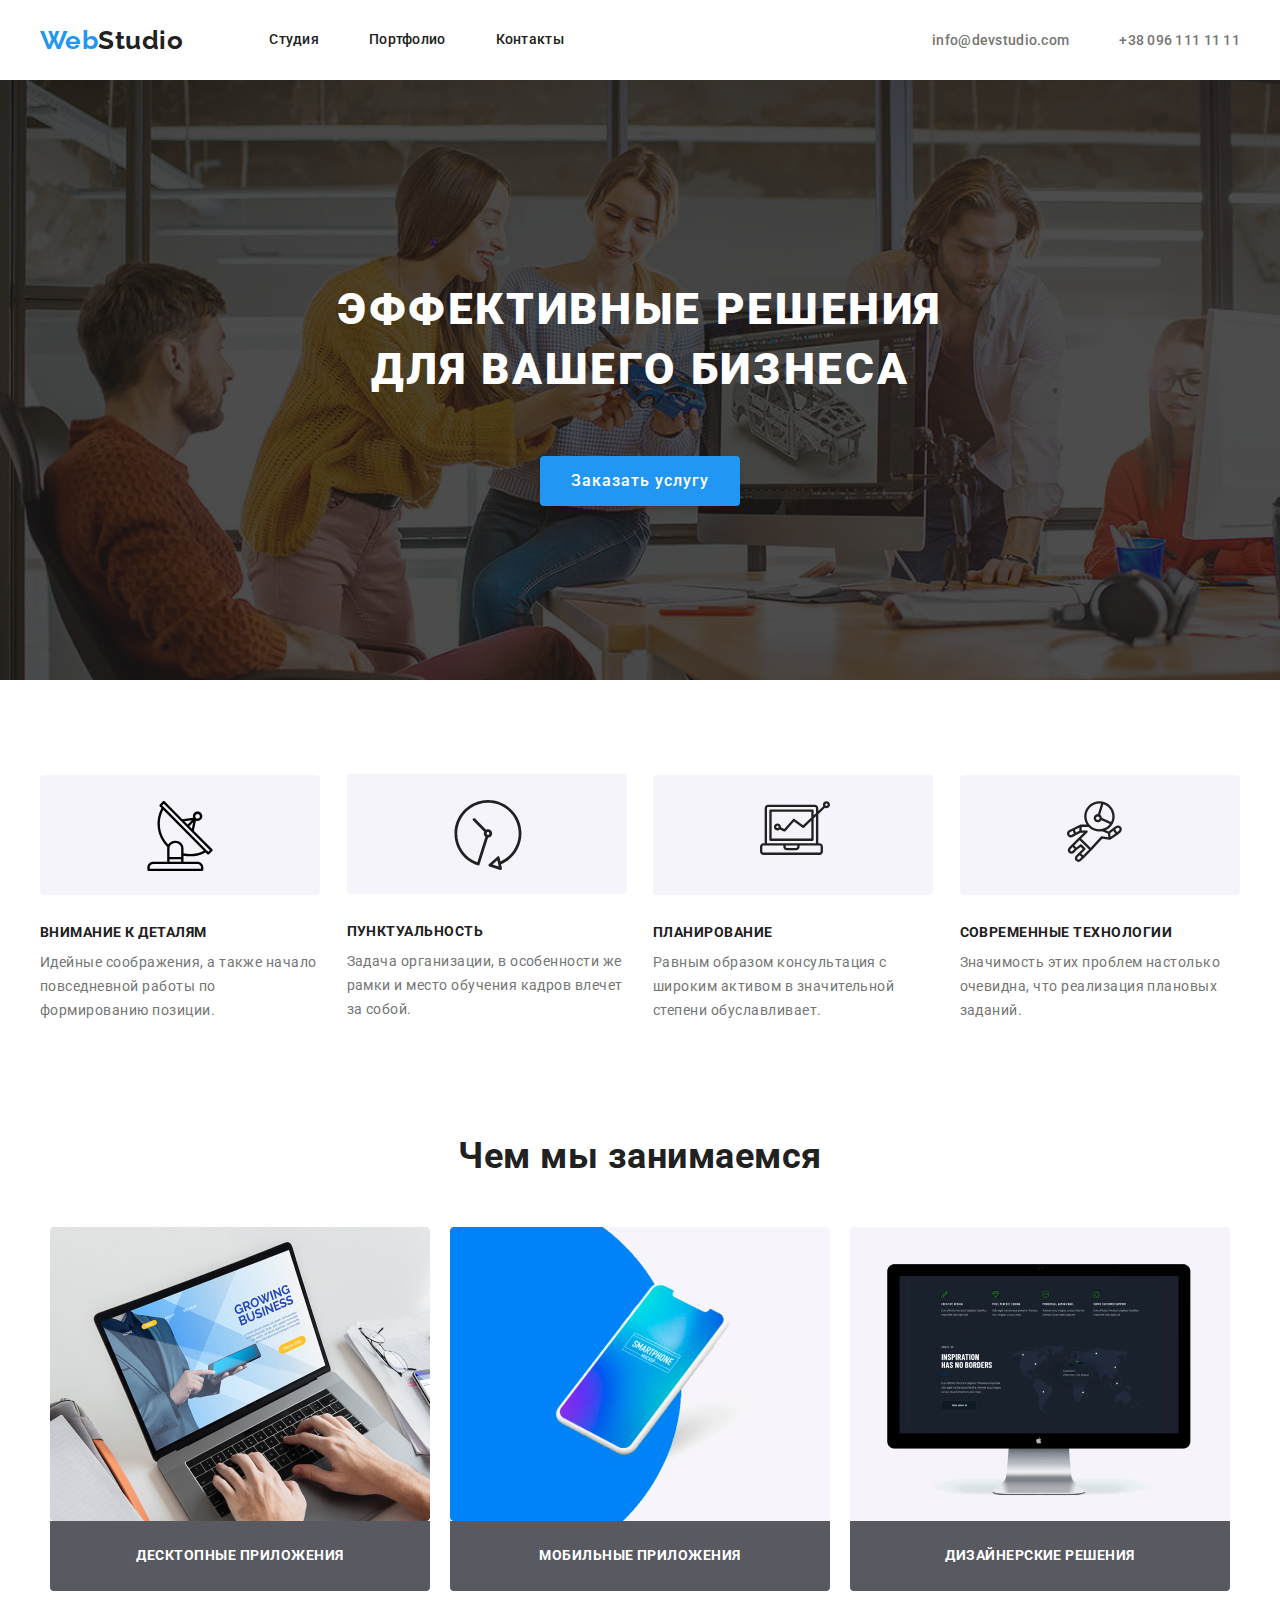
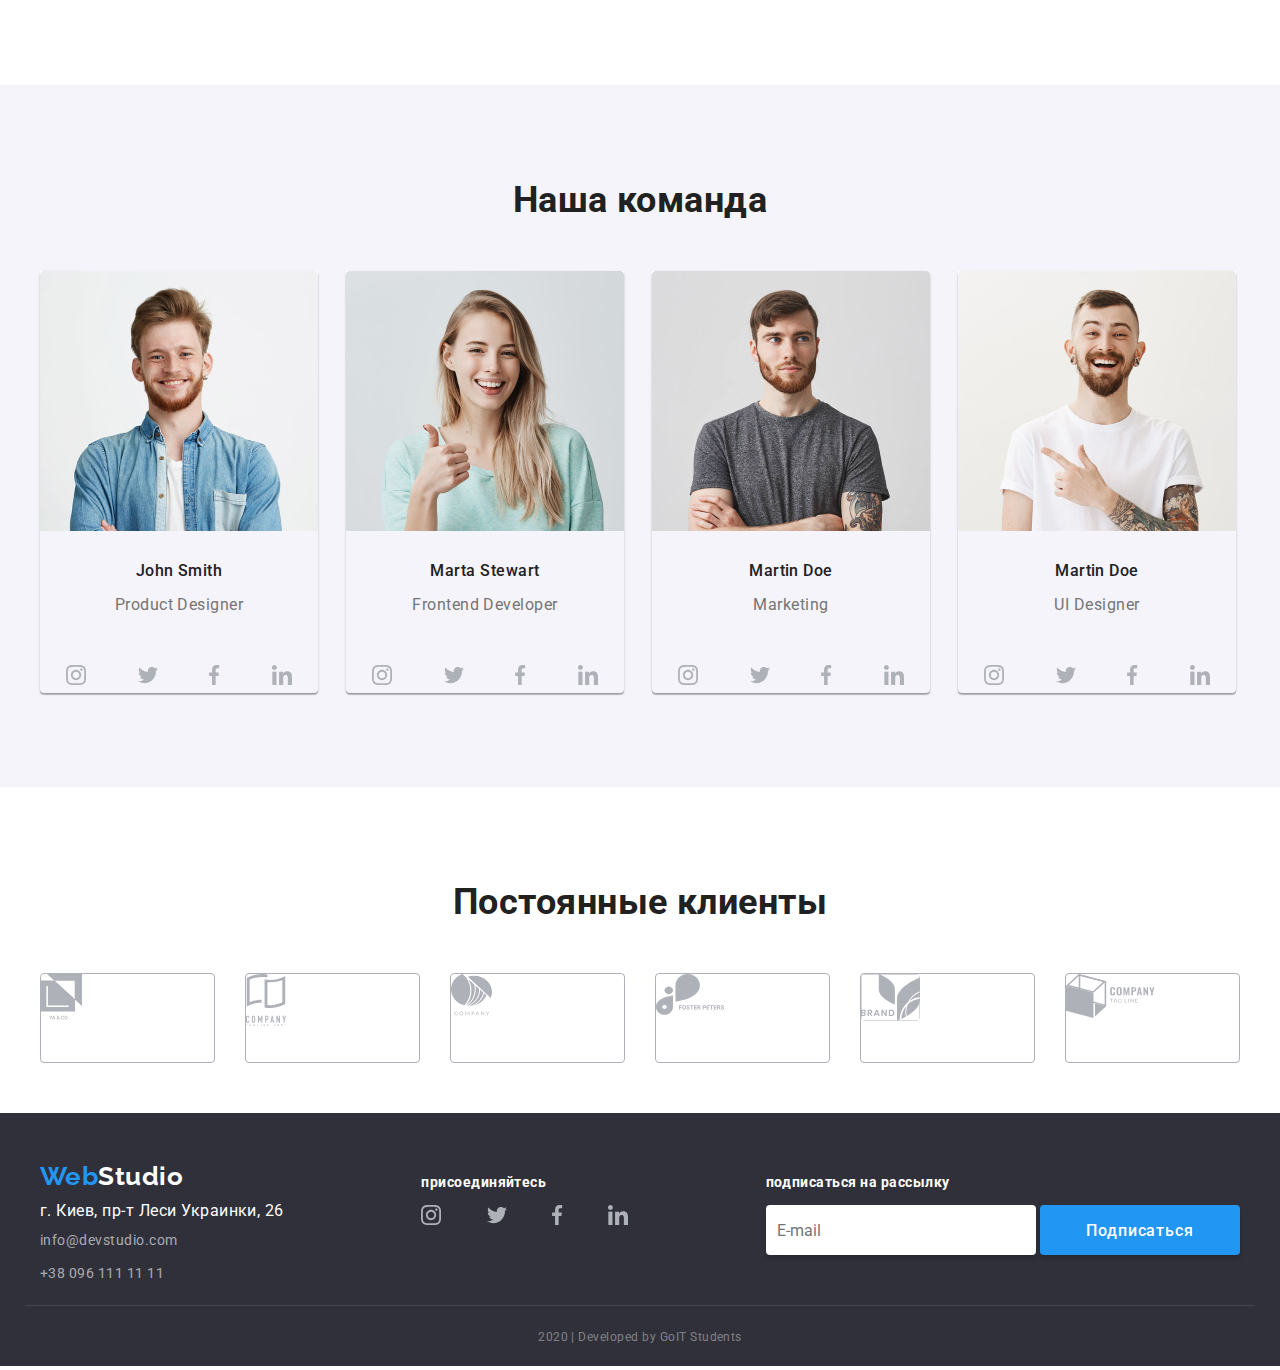
==== index.html @ ef8cf37c "ДЗ 3" ====
﻿<!DOCTYPE html>
<html lang="ru">

<head>
    <meta charset="UTF-8" />
    <meta name="viewport" content="width=device-width, initial-scale=1.0" />
    <title>Web Studio</title>
    <link href="https://fonts.googleapis.com/css?family=Raleway:700|Roboto:400,500,700&display=swap&subset=cyrillic" rel="stylesheet">
    <link rel="stylesheet" href="https://cdnjs.cloudflare.com/ajax/libs/modern-normalize/0.6.0/modern-normalize.min.css">
    <link rel="stylesheet" href="./css/styles.css" />
</head>

<body class="body">

    <!-- Шапка сайта-->

    <header class="page-header">
        <div class="container-header">
            <a href="./index.html" class="logo"> <span class="logo-title">Web</span>Studio</a>
            <nav class="first-nav">
                <ul class="site-nav list">
                    <li class="item">
                        <a href="#" class="link">Студия</a>
                    </li>
                    <li class="item">
                        <a href="./html/portfolio.html" class="link">Портфолио</a>
                    </li>
                    <li class="item">
                        <a href="#" class="link">Контакты</a>
                    </li>
                </ul>
            </nav>
            <ul class="auth-nav list">
                <li class="item">
                    <a href="mailto:info@devstudio.com" class="connection">
                        info@devstudio.com
                    </a>
                </li>
                <li class="item">
                   <a href="tel:+380961111111" class="connection">
                         +38 096 111 11 11
                    </a>
                </li>
            </ul>
        </div>
    </header>
    <main>
        <!-- Герой -->
       
            <section class="hero">
              <div class="container-hero">
                <h1 class="title-hero">
                    эффективные решения  для вашего бизнеса
                </h1>
                <button type="button" class="button-hero">Заказать услугу</button>
              </div>
            </section>
        
        <!-- Преимущества -->
        <section class="section">
            <div class="container">
              <!-- class="container-advantages" -->
                <h2 class="section_title">Преимущества</h2>
                <ul class="advantages-list">
                    <li class="item">
                      <div class="picture">
                        <img class="illustration" src="./images/satellite.svg" alt="Спутник" /></div>
                        <h3 class="title">Внимание к деталям</h3>
                        <p class="description">
                            Идейные соображения, а также начало повседневной работы по формированию позиции.
                        </p>
                    </li>
                    <li class="item">
                      <div class="picture">
                        <img class="illustration" src="./images/clock.svg" alt="Часы" /></div>
                        <h3 class="title">Пунктуальность</h3>
                            <p class="description">
                                Задача организации, в особенности же рамки и место обучения кадров влечет за собой.
                            <p/>
                    </li>
                    <li class="item">
                      <div class="picture">
                        <img class="illustration" src="./images/Monitor.svg" alt="Монитор" /></div>
                        <h3 class="title">Планирование</h3>
                        <p class="description">
                            Равным образом консультация с широким активом в значительной степени обуславливает.
                        </p>
                    </li>
                    <li class="item">
                      <div class="picture">
                        <img class="illustration" src="./images/cosmonaut.svg" alt="Космонавт" /></div>
                        <h3 class="title">
                            Современные технологии
                        </h3>
                        <p class="description">
                            Значимость этих проблем настолько очевидна, что реализация плановых заданий.
                        </p>
                    </li>
                </ul>
            </div>
        </section>
        <!-- Чем мы занимаемся -->
        <section class="section">
            <div class="container">
                <h2 class="section-title">Чем мы занимаемся</h2>
            
                <ul class="specialization">
                        
                    <li> 
                      <div class="photo">
                        <img  src="./images/laptop.jpg" alt="Ноутбук" width="380" height="294" /></div>
                        <div class="photo-title">
                        <h3 class="white-color-title">Десктопные приложения</h3></div>
                    </li>
                    <li>
                      <div class="photo">
                        <img src="./images/mobile_phone.jpg" alt="Мобильный_телефон" width="380" height="294" /></div>
                        <div class="photo-title">
                        <h3 class="white-color-title">Мобильные приложения</h3></div>
                    </li>
                    <li>
                      <div class="photo">
                        <img src="./images/black_monitor.jpg " alt="Черный_монитор" width="380" height="294" /></div>
                        <div class="photo-title">
                        <h3 class="white-color-title">Дизайнерские решения</h3></div>
                    </li>
                </ul>
            </div>
        </section>
        <!-- Наша команда -->
        <section class="section-our-team">
            <div class="container">
                <h2 class="our-team">Наша команда</h2>
                <ul class="employees">
                    <li class="
                    participants">
                        <img src="./images/John.jpg" alt="John Smith" width="278" height="260" />
                        <h3 class="section-with-title">John Smith</h3>
                        <p class="list-item">Product Designer</p>
                        <ul class="list">
                            <li class="social">
                                <a href="#" aria-label="Ссылка на instagrem"><img src="./images/instagram.svg" alt="instagrem"></a
                >
              </li>
              <li class="social">
                <a href="#" aria-label="Ссылка на twitter"><img src="./images/twitter.svg" alt="twitter"></a>
              </li>
              <li class="social">
                <a href="#" aria-label="Ссылка на facebook"><img src="./images/facebook.svg" alt="facebook"></a>
              </li>
              <li class="social">
                <a href="#"aria-label="Ссылка на linkedin"><img src="./images/linkedin.svg" alt="linkedin"></a
                >
              </li>
            </ul>
          </li>
          <li class="
          participants">
            <img
              src="./images/Marta.jpg"
              alt="Marta Stewart"
              width="278"
              height="260"
            />
            <h3 class="section-with-title">Marta Stewart</h3>
            <p class="list-item">Frontend Developer</p>
            <ul class="list">
              <li class="social">
                <a href="#" aria-label="Ссылка на instagrem"><img src="./images/instagram.svg" alt="instagrem"></a
>
</li>
<li class="social">
<a href="#" aria-label="Ссылка на twitter"><img src="./images/twitter.svg" alt="twitter"></a>
</li>
<li class="social">
<a href="#" aria-label="Ссылка на facebook"><img src="./images/facebook.svg" alt="facebook"></a>
</li>
<li class="social">
<a href="#"aria-label="Ссылка на linkedin"><img src="./images/linkedin.svg" alt="linkedin"></a
>
</li>
            </ul>
          </li>
          <li class="
          participants">
            <img
              src="./images/Robert.jpg"
              alt="Martin Doe"
              width="278"
              height="260"
            />
            <h3 class="section-with-title">Martin Doe</h3>
            <p class="list-item">Marketing</p>
            <ul class="list">
              <li class="social">
                <a href="#" aria-label="Ссылка на instagrem"><img src="./images/instagram.svg" alt="instagrem"></a
>
</li>
<li class="social">
<a href="#" aria-label="Ссылка на twitter"><img src="./images/twitter.svg" alt="twitter"></a>
</li>
<li class="social">
<a href="#" aria-label="Ссылка на facebook"><img src="./images/facebook.svg" alt="facebook"></a>
</li>
<li class="social">
<a href="#"aria-label="Ссылка на linkedin"><img src="./images/linkedin.svg" alt="linkedin"></a
>
</li>
            </ul>
          </li>
          <li class="
          participants">
            <img
              src="./images/Martin.jpg"
              alt="Martin Doe"
              width="278"
              height="260"
            />
            <h3 class="section-with-title">Martin Doe</h3>
            <p class="list-item">UI Designer</p>
            <ul class="list">
              <li class="social">
                <a href="#" aria-label="Ссылка на instagrem"><img src="./images/instagram.svg" alt="instagrem"></a
>
</li>
<li class="social">
<a href="#" aria-label="Ссылка на twitter"><img src="./images/twitter.svg" alt="twitter"></a>
</li>
<li class="social">
<a href="#" aria-label="Ссылка на facebook"><img src="./images/facebook.svg" alt="facebook"></a>
</li>
<li class="social">
<a href="#"aria-label="Ссылка на linkedin"><img src="./images/linkedin.svg" alt="linkedin"></a
>
</li>
            </ul>
          </li>
        </ul>
        </div>
      </section>
      <!-- Наши клиенты -->
      <section>
        <div class="customers">
        <h2 class="section-title">
          Постоянные клиенты
        </h2>
        <ul class="customers-list">
          <li class="customers-logo">
            <a href="#"> <img class="picture-logo" src="./images/logo_1.svg" alt="YA_&_CO" /> </a>
                            </li>
                            <li class="customers-logo">
                                <div class="customers-picture">
                                <a href="#">
                                    <img class="picture-logo" src="./images/logo_2.svg" alt="company_teg_line_here" />
                                </a></div>
                            </li>
                            <li class="customers-logo">
                               <div class="customers-picture">
                                <a href="#"> <img class="picture-logo" src="./images/logo_3.svg" alt="company" /> </a></div>
                            </li>
                            <li class="customers-logo">
                              <div class="customers-picture">
                                <a href="#">
                                    <img  class="picture-logo" src="./images/logo_4.svg" alt="FOSTER_PETERS" />
                                </a></div>
                            </li>
                            <li class="customers-logo">
                              <div class="customers-picture">
                                <a href="#"> <img  class="picture-logo" src="./images/logo_5.svg" alt="brand" /> </a></div>
                            </li>
                            <li class="customers-logo">
                              <div class="customers-picture">
                                <a href="#">
                                    <img class="picture-logo" src="./images/logo_6.svg" alt="company_teg_line" /></div>
                                </a>
                            </li>
                        </ul>
            </div>
        </section>
    </main>
    <footer class="footer">
        <!-- Футер -->

     <div class="container-footer">
          <div class="adress-info">
            <a href="./index.html" class="logo-footer"> <span class="logo-title">Web</span>Studio</a>
            <address>
          <ul class="list-footer">
            <li class="address">г. Киев, пр-т Леси Украинки, 26</li>
            <li>
              <p class="auth_bottom">
                info@devstudio.com
              </p>
            </li>
            <li>
              <p class="auth_bottom">
                +38 096 111 11 11
              </p>
            </li>
          </ul>
        </address>
        </div>
        
        
        <div class="links-block">
            <p class="color-footer">присоединяйтесь</p>
            <ul class="list">
<li class="social-footer">
<a href="#" aria-label="Ссылка на instagrem"><img src="./images/instagram.svg" alt="instagrem"></a>
</li>
<li class="social-footer">
<a href="#" aria-label="Ссылка на twitter"><img src="./images/twitter.svg" alt="twitter"></a>
</li>
<li class="social-footer">
<a href="#" aria-label="Ссылка на facebook"><img src="./images/facebook.svg" alt="facebook"></a>
</li>
<li class="social-footer">
<a href="#"aria-label="Ссылка на linkedin"><img src="./images/linkedin.svg" alt="linkedin"></a
>
</li>
        </ul>
      </div>
      <div class="exhortation-block">
        <p class="color-footer">подписаться на рассылку</p>
        <form>
          <input class="input" type="email" placeholder="E-mail">
          <button class="button_sign">Подписаться</button>
        </form>
       </div>
      
  </div>
       <div class="info-copyright">
        <p class="copyright">2020 | Developed by GoIT Students</p>
       </div> 
      
  
    </footer>
  </body>
</html>
---- css/styles.css ----
﻿:root {
  --title-text-color: #757575;
  --accent-color: #2196f3;
  --footer-bottom-collor: rgba(255, 255, 255, 0.4);
  --list-footer-color: rgba(255, 255, 255, 0.6);
  --color-footer-strip: rgba(255, 255, 255, 0.1);
  --white-color: #ffffff;
  --page-color: #212121;
  --color-picture: #f5f4fa;
  --color-specialization: rgba(47, 48, 58, 0.8);
  --color-logo: #AFB1B8;
  --color-footer: #2F303A;
  --color-portfolio: #EEEEEE;
}

.body {
  color: var(--page-color);
  background-color: var(--white-color);
  font-family: Roboto, sans-serif;
  letter-spacing: 0.03em;
}

html {
  box-sizing: border-box;
}

*,
*::before,
*::after {
  box-sizing: inherit;
}

/* цвет основного текста #2a2a2a */

/* вторичный цвет текста #757575 */

/* цвет фона вторичный #F5F4FA */

/* белый цвет #FFFFFF */

/* вспомагательный цвет rgba(255, 255, 255, 0.6) */

/* цвет низ футера rgba(255, 255, 255, 0.4) */

/* акцент #2196F3 */

/* основной цвет футера #2F303A */

h1,
h2,
h3,
ul {
  margin-top: 0;
  margin-bottom: 0;
}
ul {
  padding-inline-start: 0;
}
img {
  display: block;
  max-width: 100%;
  height: auto;
}


.container-header {

  display: flex;
  align-items: center;
  width: 1230px;
  padding-right: 15px;
  padding-left: 15px;
  margin: auto;
}

.container {

  width: 1230px;
  padding-right: 15px;
  padding-left: 15px;
  margin-left: auto;
  margin-right: auto;
  
}
ul { list-style: none;}
.customers {
 
  width: 1230px;
  padding-right: 15px;
  padding-left: 15px;
  margin: auto;
}

.advantages-list {
  list-style: none;
}

.site-nav {
  display: flex;
  margin-left: 86px;
}
.site-nav .item:not(:last-child) {
  margin-right: 50px;
}

.auth-nav {
  display: flex;
  margin-left: auto;
}
.auth-nav .item + .item {
  margin-left: 50px;
}

/* логотип */
.logo-footer { 
  color: var(--white-color);
  text-decoration: none;
  font-family: Raleway, sans-serif;
  font-weight: bold;
  font-size: 26px;
  line-height: 1.19;
  
}


.logo {
  color: var(--primary-text-color);
  text-decoration: none;
  font-family: Raleway, sans-serif;
  font-weight: bold;
  font-size: 26px;
  line-height: 1.19;
}

.logo:focus,
.logo:hover {
  color: var(--accent-color);
}

.logo-title {
  color: var(--accent-color);
}

.logo-title:focus,
.logo-title:hover {
  color: var(--title-text-color);
}

/* наши работы в портфолио*/

.list-link {
  text-decoration: none;
  color: var(--page-color);
}
/* в портфолио */
.item {
  color: var(--title-text-color);
  font-family: Roboto;
  font-size: 16px;
  line-height: 1.88;
}

.card-text {
  color: var(--white-color);
  background-color: var(--accent-color);
  font-family: Roboto;
  font-size: 18px;
  line-height: 1.56;
}

/* .site-nav .item+.item {
    background-color: tomato;
    margin-left: 50px;
} */

/* .list-nav {
    margin-right: 50px;
    background-color: tomato;
}

.list-nav:last-child {
    margin-right: 0;
} */

/* герой */
.container-hero {
  width: 1230px;
  padding-right: 15px;
  padding-left: 15px;
  margin: auto;
  text-align: center;
}

.title-hero {
  color: var(--white-color);

  font-weight: 900;
  font-size: 44px;
  line-height: 1.36;
  /* text-align: center; */
  letter-spacing: 0.06em;
  text-transform: uppercase;
  width: 646px;
  padding-top: 200px;
  margin-right: auto;
  margin-left: auto;
}
.hero {
  width: 100%;
  height: 600px;
  background-image: url(/images/Header\ img.png);
  background-color: rgba(0, 0, 0, 0.7);
  background-blend-mode: darken;
  color: white;
}
.button-hero {
  color: var(--white-color);
  border-radius: 4px;
  background: var(--accent-color);
  box-shadow: 0px 4px 4px rgba(0, 0, 0, 0.15);
  font-family: inherit;
  font-weight: 500;
  font-size: 16px;
  line-height: 1.6;
  letter-spacing: 0.06em;
  border: 1px solid transparent;
  width: 200px;
  height: 50px;
  margin-top: 56px;
}

.button-hero:focus,
.button-hero:hover {
  color: var(--accent-color);
  background-color: var(--white-color);
  border: 1px solid var(--accent-color);
}

/* site nav */
.site-nav .link {
  display: block;
  padding-top: 32px;
  padding-bottom: 32px;
}

.site-nav .link {
  color: var(--page-color);
  text-decoration: none;
  font-weight: 500;
  font-size: 14px;
  line-height: 1.14;
  letter-spacing: 0.02em;
}

.site-nav .link:hover,
.site-nav .link:focus {
  color: var(--accent-color);
}
.connection {
  margin: 0;
}
.connection {
  color: var(--title-text-color);
  font-weight: 500;
  font-size: 14px;
  line-height: 1.14;
  letter-spacing: 0.02em;
  display: block;
  align-items: center;
  text-decoration: none;
  display: inline;
  padding-top: 32px;
  padding-bottom: 32px;
}

.connection:hover,
.connection:focus {
  color: var(--accent-color);
}

/* .auth-nav .list {
    
} */

/*  Позиционирование */
ul.advantages-list {
  margin-left: 0;
}
.advantages-list li {
  width: calc((100% - 30px * 3) / 4);
}

.specialization {
  display: flex;
  list-style: none;
  margin-top: 50px;
}

.specialization li {
  margin: auto;
}

/*  Стили заголовков */
.section_title {
  color: var(--page-color);
  font-weight: bold;
  font-size: 36px;
  line-height: 1.17;
  text-align: center;
  display: none;
}

.section-title {
  color: var(--page-color);
  font-weight: bold;
  font-size: 36px;
  line-height: 1.17;
  text-align: center;
  margin-top: 94px;
}
.our-team {
  color: var(--page-color);
  font-weight: bold;
  font-size: 36px;
  line-height: 1.17;
  text-align: center;
  padding-top: 94px;
}

/* Преимущества. Стили заголовков*/
.list {
  display: flex;
  justify-content: space-between;
  align-items: center;
  list-style: none;
}

.title {
  color: var(--page-color);
  font-family: Roboto;
  font-weight: bold;
  font-size: 14px;
  line-height: 1.14;
  text-transform: uppercase;
}
.advantages-list {
  display: flex;
  align-items: center;
}
.illustration {
  margin-top: 25px;
  margin-left: 106.34px;
}

.picture {
  border-radius: 4px;
  background: var(--color-picture);
  border: 1px solid transparent;
  width: 280px;
  height: 120px;
  align-items: center;
  text-align: center;
  margin-top: 94px;
}
.picture:hover,
.picture:focus {
  background-color: var(--accent-color);
}

.item .title {
  margin-top: 30px;
}
.description {
  color: var(--title-text-color);
  margin-top: 10px;
  width: 278px;
  height: 75px;
  font-family: Roboto;

  font-size: 14px;
  line-height: 1.71;
}
.advantages-list .item + .item {
  margin-left: 29px;
}
/* Чем мы занимаемся */

.white-color-title {
  color: var(--white-color);
  background-color: var(--color-specialization);
  font-family: Roboto;
  font-weight: bold;
  font-size: 14px;
  line-height: 1.14;
  text-transform: uppercase;
  display: block;
  padding: 27px;
  text-align: center;
  border-radius: 0px 0px 4px 4px;
}

/* Наша команда */
.section-our-team {
  background-color: var(--color-picture);
  width: auto;
  height: 702px;
  padding-right: 15px;
  padding-left: 15px;
  margin-left: auto;
  margin-right: auto;
  margin-top: 94px;
}

.employees {
  display: flex;
  flex-wrap: wrap;
  list-style: none;
  margin-top: 50px;
  margin-right: auto;
  margin-left: auto;
}

.participants {
  text-align: center;
  padding: 0;
  width: 278px;
  height: 422px;
  margin-right: 28px;
  box-shadow: 0px 2px 1px rgba(0, 0, 0, 0.2), 0px 1px 1px rgba(0, 0, 0, 0.14), 0px 1px 3px rgba(0, 0, 0, 0.12);
border-radius: 4px;

}
.participants:last-child {
  margin-right: 0;
}

.social {
  margin-right: auto;
  margin-left: auto;
  margin-top: 28px;
  margin-bottom: 36px ;
}

/* постоянные клиенты */
.customers-logo {  
  border-radius: 4px;
  border: 1px solid var(--color-logo);
  align-items: center;
  text-align: center;
  height: 90px;
  border-radius: 4px;

  max-width: 100%;
  margin-top: 50px;
  margin-right: 30px;}

.picture-logo {
  display: flex;
  justify-content: center;
  align-items: center;
  display: block;
  border-radius: 4px;
  align-items: center;
  text-align: center;}

.customers-list {
  display: flex;
  list-style: none;
  margin-bottom:  50px;
}
.customers-list li {
  width: calc((100% - 30px) / 5);
}
.customers-list li:hover,
.customers-list li:focus {
  border:2px solid var(--accent-color);
}
.customers-list li:last-child {margin-right: 0;}
.section-with-title {
  color: var(--page-color);
  font-family: Roboto;
  font-weight: 500;
  font-size: 16px;
  line-height: 1.19;
  margin-top: 30px;
}
.section-with-title p {
  margin-top: 0;
}

.list-item {
  color: var(--title-text-color);
  font-family: Roboto;
  font-size: 16px;
  line-height: 1.9;
  display: inline-block;
  padding: 0;
  margin-top: 10px;
}

/* Стиль текста  - Наши работы в портфолио */

.name_of_cards {
  color: var(--page-color);
  font-family: Roboto;
  font-weight: bold;
  font-size: 18px;
  line-height: 2;
  letter-spacing: 0.06em;
}

/* футер */

.color-footer { 
color: var(--white-color);
font-family: Roboto;
font-weight: bold;
font-size: 14px;
line-height: 1.14;
}
.links-block {
width: 207px;
height: 81px;
}


.input {
width: 270px;
height: 50px;
padding-left: 10px;
border: 1px solid rgba(255, 255, 255, 0.3);
box-sizing: border-box;
box-shadow: 0px 4px 4px rgba(0, 0, 0, 0.15);
border-radius: 4px;}

.button_sign {
  color: var(--white-color);
  border-radius: 4px;
  background: var(--accent-color);
  box-shadow: 0px 4px 4px rgba(0, 0, 0, 0.15);
  font-family: inherit;
  font-weight: 500;
  font-size: 16px;
  line-height: 1.6;
  letter-spacing: 0.06em;
  border: 1px solid transparent;
  width: 200px;
  height: 50px;
}

 

.social-footer {
  
  margin-right: 0 ;}

.container-footer {
   
  border-bottom: 1px solid var(--color-footer-strip); ;
  display: flex;
  justify-content: space-between;
  padding-top: 48px;
  width: 1230px;
  height: 193px;
  padding-right: 15px;
  padding-left: 15px;
  margin-left: auto;
  margin-right: auto;
}
.info-copyright {
text-align: center;
padding-top: 19px;
padding-bottom: 21px;}

.footer {
  background-color: var(--color-footer);
  height: 253px;
}

.list-footer {
  list-style: none;
  font-style: normal;
  color: var(--list-footer-color);
}

.address {
  padding-top: 10px;
  list-style: none;
  font-style: normal;
  color: var(--white-color);
}

.copyright {
  font-family: Roboto;
  font-size: 12px;
  line-height: 2;
  color: var(--footer-bottom-collor);
  display: inline-block;
  padding: 0;
  margin: 0;
}

.auth_bottom {
  font-family: Roboto;
  font-size: 14px;
  line-height: 1.71;
  color: rgba(255, 255, 255, 0.6);
  display: inline-block;
  padding: 0;
  margin: 0;
  padding-top: 9px;
}

.auth_bottom:hover,
.auth_bottom:focus {
  color: var(--accent-color);
}

.white-color {

  display: inline-block;
  padding: 0;
  margin: 0;
}
/* Наши работы */
.our_work {
  color: var(--page-color);
  font-weight: bold;
  font-size: 36px;
  line-height: 1.17;
  text-align: center;
  display: none;
}

.button_portfolio .primary:last-child {margin-right: 0;}

.button_portfolio .primary {
  text-align: center;
  padding: 6px 22px;
  font-weight: 500;
  font-size: 16px;
  line-height: 1.62;
  border-radius: 4px;
  margin-top: 94px;
  margin-right: 30px;
}

.button_portfolio .primary:hover,
.button_portfolio .primary:focus {
  background-color: var(--accent-color);
  color: var(--white-color);
  font-family: inherit;
}

.portfolio_item {
  width: calc((100% - 60px) / 3);
  margin-right: 30px;
  margin-bottom: 30px;
  border: 1px solid var(--color-portfolio);
  box-sizing: border-box;
  box-shadow: 1px 4px 6px rgba(0, 0, 0, 0.16), 0px 4px 4px rgba(0, 0, 0, 0.06), 0px 1px 1px rgba(0, 0, 0, 0.12);
  border-radius: 5px;
}
.portfolio_item:nth-last-child(-n+3) {margin-bottom: 0;}
.portfolio_item:nth-child(3n) {margin-right: 0;}
.portfolio_cards {
display: flex;
flex-wrap: wrap;
margin-top: 50px;
margin-bottom: 94px;
 }

.portfolio_cards .li {
  width: calc((100% - 30px * 2)/3);
}
.name_of_projects {
  margin-left:24px ;
}
.name_of_cards {
 padding-top: 20px;
padding-bottom: 4px;
}
.name_of_projects > p {margin: 0;}
.portfolio_work > p {margin: 0;}
/* Кнопки */

.container-button {
  text-align: center;
  width: 1230px;
  padding-left: 15px;
  padding-right: 15px;
  align-items: center;
  margin: auto;
}

.button {
  color: var(--white-color);
  font-family: inherit;
  font-weight: 500;
  font-size: 16px;
  line-height: 1.6;
  min-width: 73px;
}

.button .primary {
  text-align: center;
  padding: 6px 22px;
  font-weight: 500;
  font-size: 16px;
  line-height: 1.62;
  border-radius: 4px;
}

.button .primary:hover,
.button .primary:focus {
  background-color: var(--accent-color);
  color: var(--white-color);
  font-family: inherit;
}

.button .secondary {
  color: var(--accent-color);
  background-color: var(--white-color);
  font-family: inherit;
  background-color: var(--white-color);
  font-family: inherit;
}
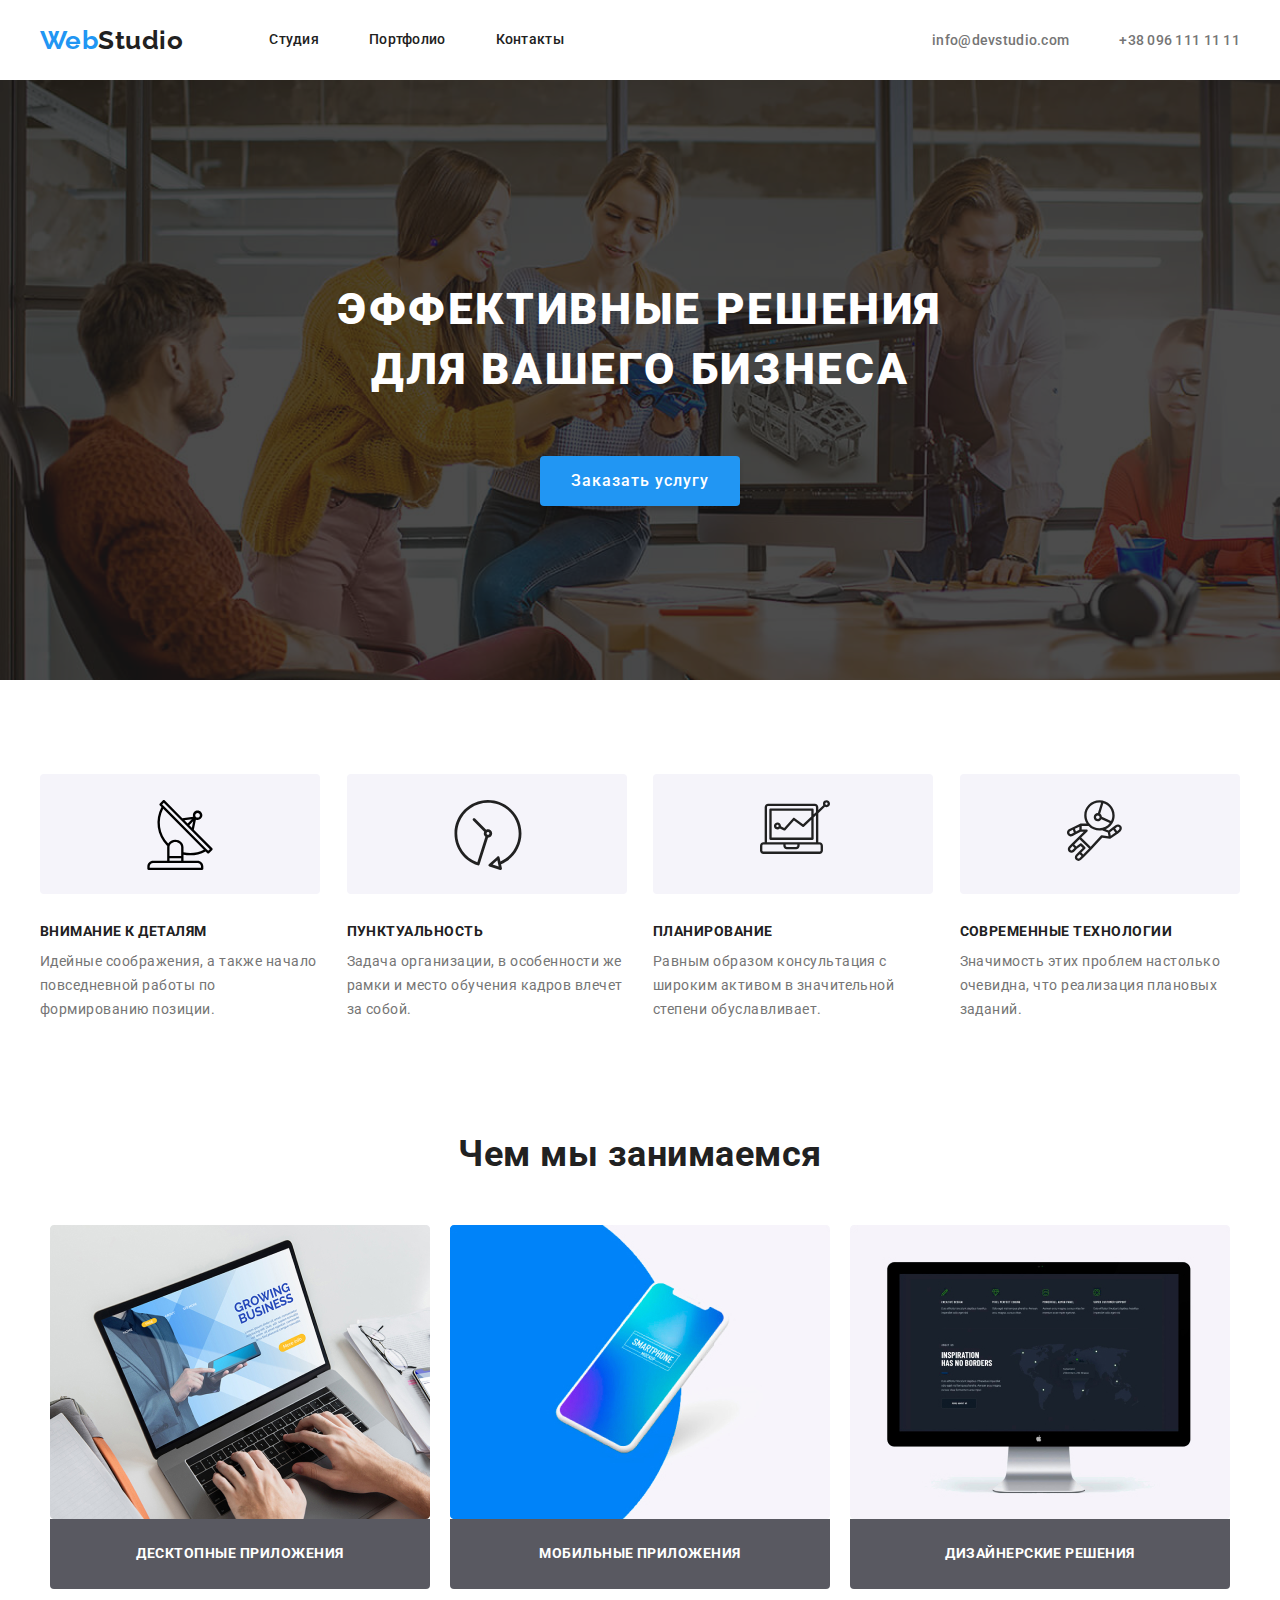
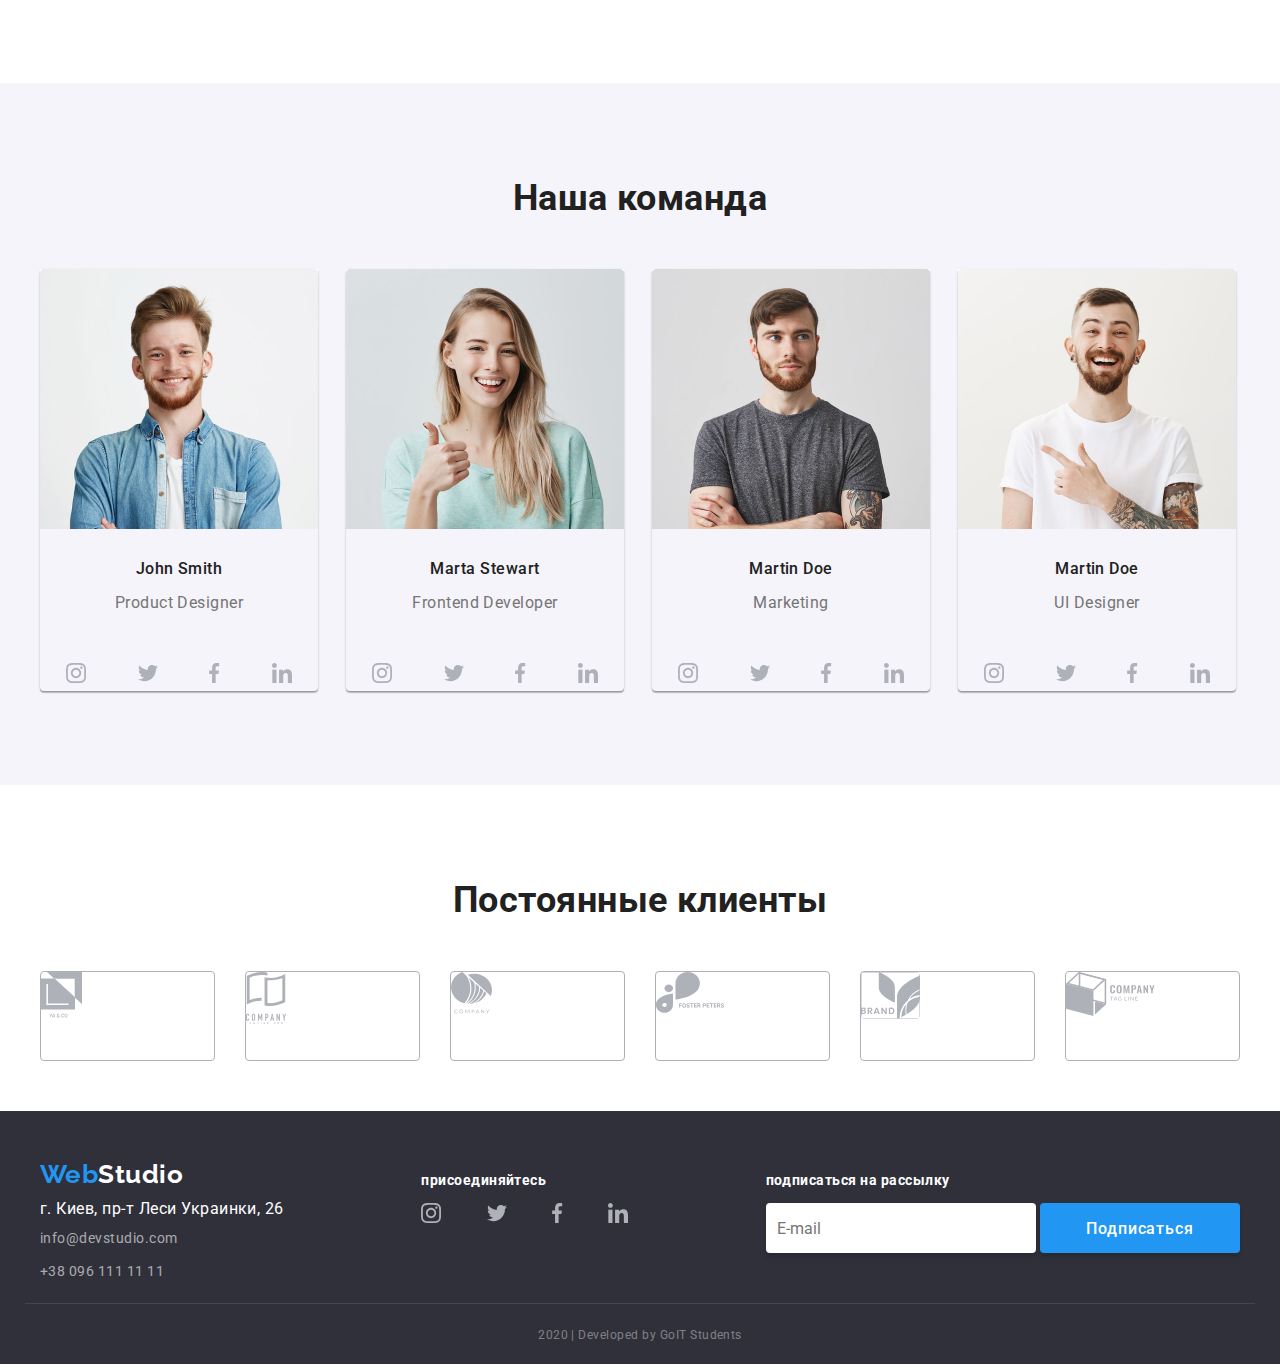
==== commit 579b9f88: "Исправляет ошибки" ====
--- a/index.html
+++ b/index.html
@@ -76,7 +76,7 @@
                         <h3 class="title">Пунктуальность</h3>
                             <p class="description">
                                 Задача организации, в особенности же рамки и место обучения кадров влечет за собой.
-                            <p/>
+                            </p>
                     </li>
                     <li class="item">
                       <div class="picture">
@@ -149,7 +149,7 @@
                 <a href="#" aria-label="Ссылка на facebook"><img src="./images/facebook.svg" alt="facebook"></a>
               </li>
               <li class="social">
-                <a href="#"aria-label="Ссылка на linkedin"><img src="./images/linkedin.svg" alt="linkedin"></a
+                <a href="#" aria-label="Ссылка на linkedin"><img src="./images/linkedin.svg" alt="linkedin"></a
                 >
               </li>
             </ul>
@@ -176,7 +176,7 @@
 <a href="#" aria-label="Ссылка на facebook"><img src="./images/facebook.svg" alt="facebook"></a>
 </li>
 <li class="social">
-<a href="#"aria-label="Ссылка на linkedin"><img src="./images/linkedin.svg" alt="linkedin"></a
+<a href="#" aria-label="Ссылка на linkedin"><img src="./images/linkedin.svg" alt="linkedin"></a
 >
 </li>
             </ul>
@@ -203,7 +203,7 @@
 <a href="#" aria-label="Ссылка на facebook"><img src="./images/facebook.svg" alt="facebook"></a>
 </li>
 <li class="social">
-<a href="#"aria-label="Ссылка на linkedin"><img src="./images/linkedin.svg" alt="linkedin"></a
+<a href="#" aria-label="Ссылка на linkedin"><img src="./images/linkedin.svg" alt="linkedin"></a
 >
 </li>
             </ul>
@@ -230,7 +230,7 @@
 <a href="#" aria-label="Ссылка на facebook"><img src="./images/facebook.svg" alt="facebook"></a>
 </li>
 <li class="social">
-<a href="#"aria-label="Ссылка на linkedin"><img src="./images/linkedin.svg" alt="linkedin"></a
+<a href="#" aria-label="Ссылка на linkedin"><img src="./images/linkedin.svg" alt="linkedin"></a
 >
 </li>
             </ul>
@@ -270,9 +270,7 @@
                             </li>
                             <li class="customers-logo">
                               <div class="customers-picture">
-                                <a href="#">
-                                    <img class="picture-logo" src="./images/logo_6.svg" alt="company_teg_line" /></div>
-                                </a>
+                                <a href="#"> <img class="picture-logo" src="./images/logo_6.svg" alt="company_teg_line" /></a></div>
                             </li>
                         </ul>
             </div>
@@ -315,7 +313,7 @@
 <a href="#" aria-label="Ссылка на facebook"><img src="./images/facebook.svg" alt="facebook"></a>
 </li>
 <li class="social-footer">
-<a href="#"aria-label="Ссылка на linkedin"><img src="./images/linkedin.svg" alt="linkedin"></a
+<a href="#" aria-label="Ссылка на linkedin"><img src="./images/linkedin.svg" alt="linkedin"></a
 >
 </li>
         </ul>
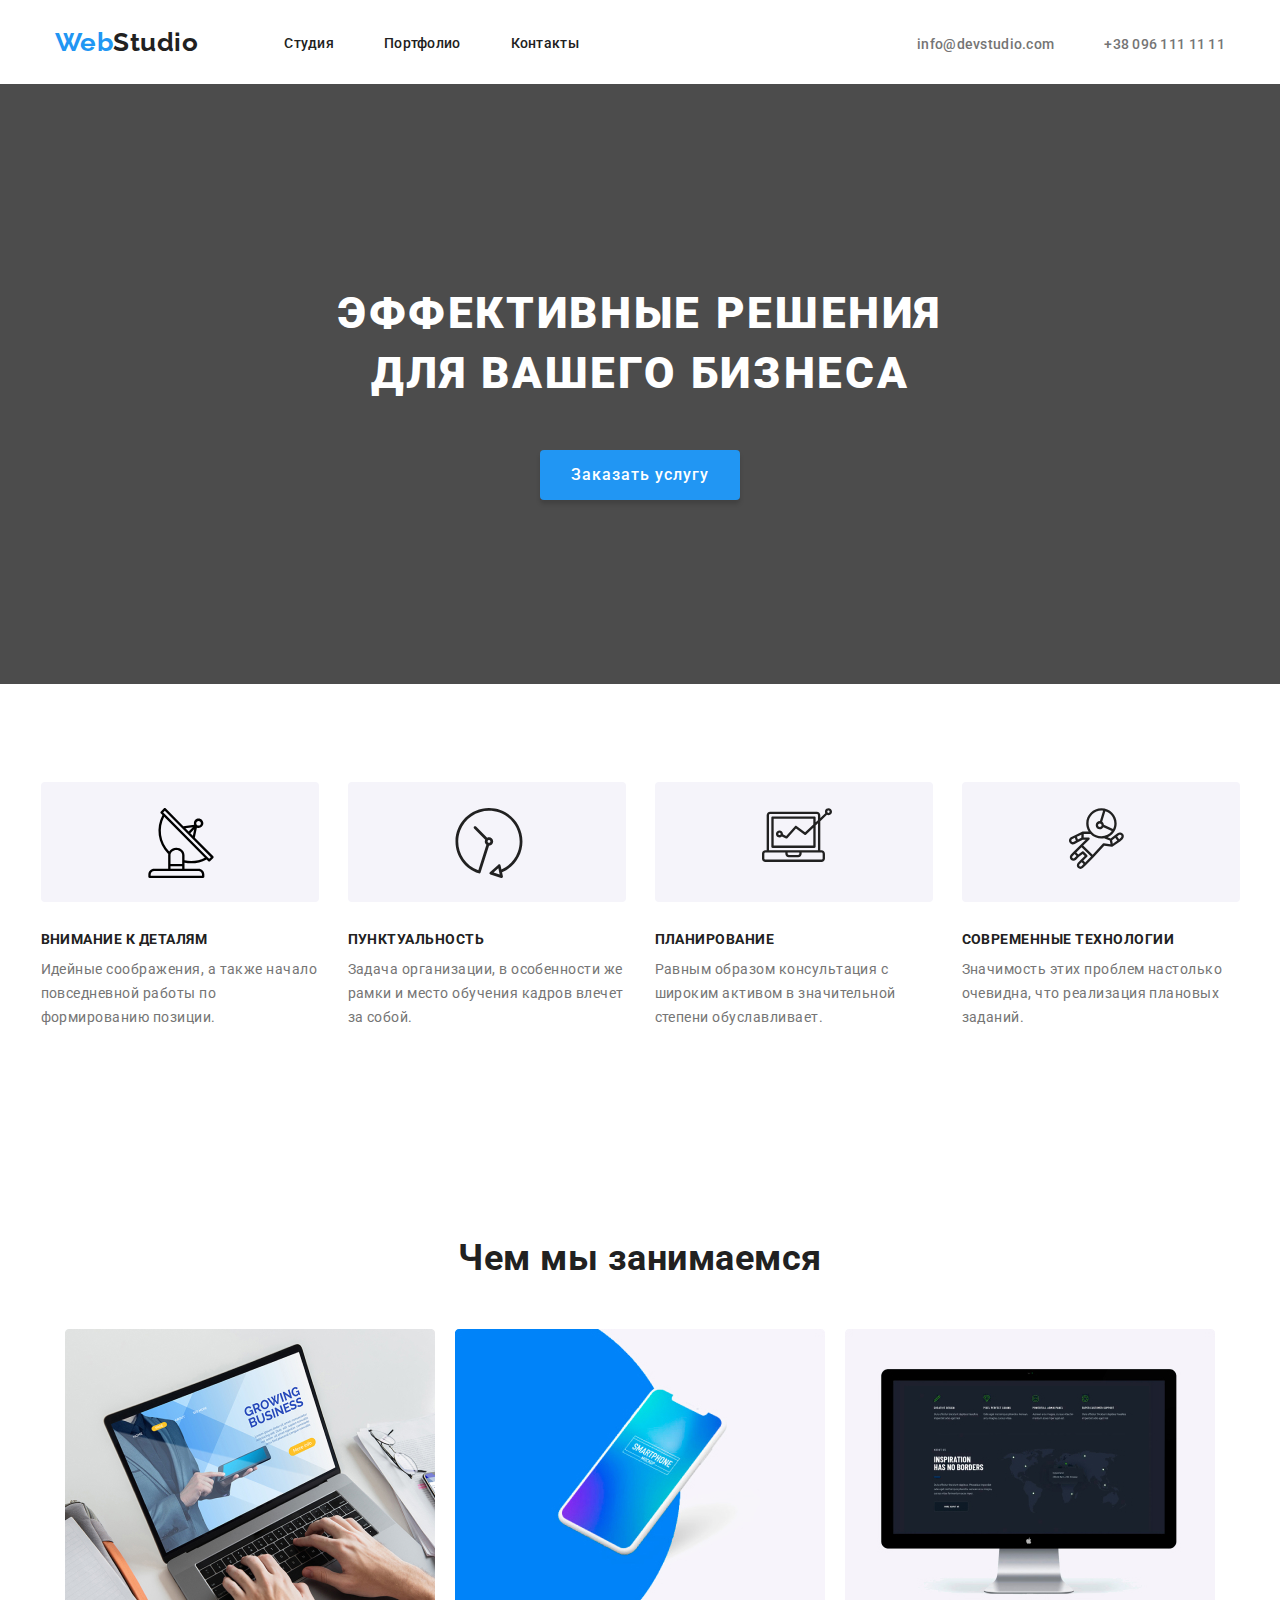
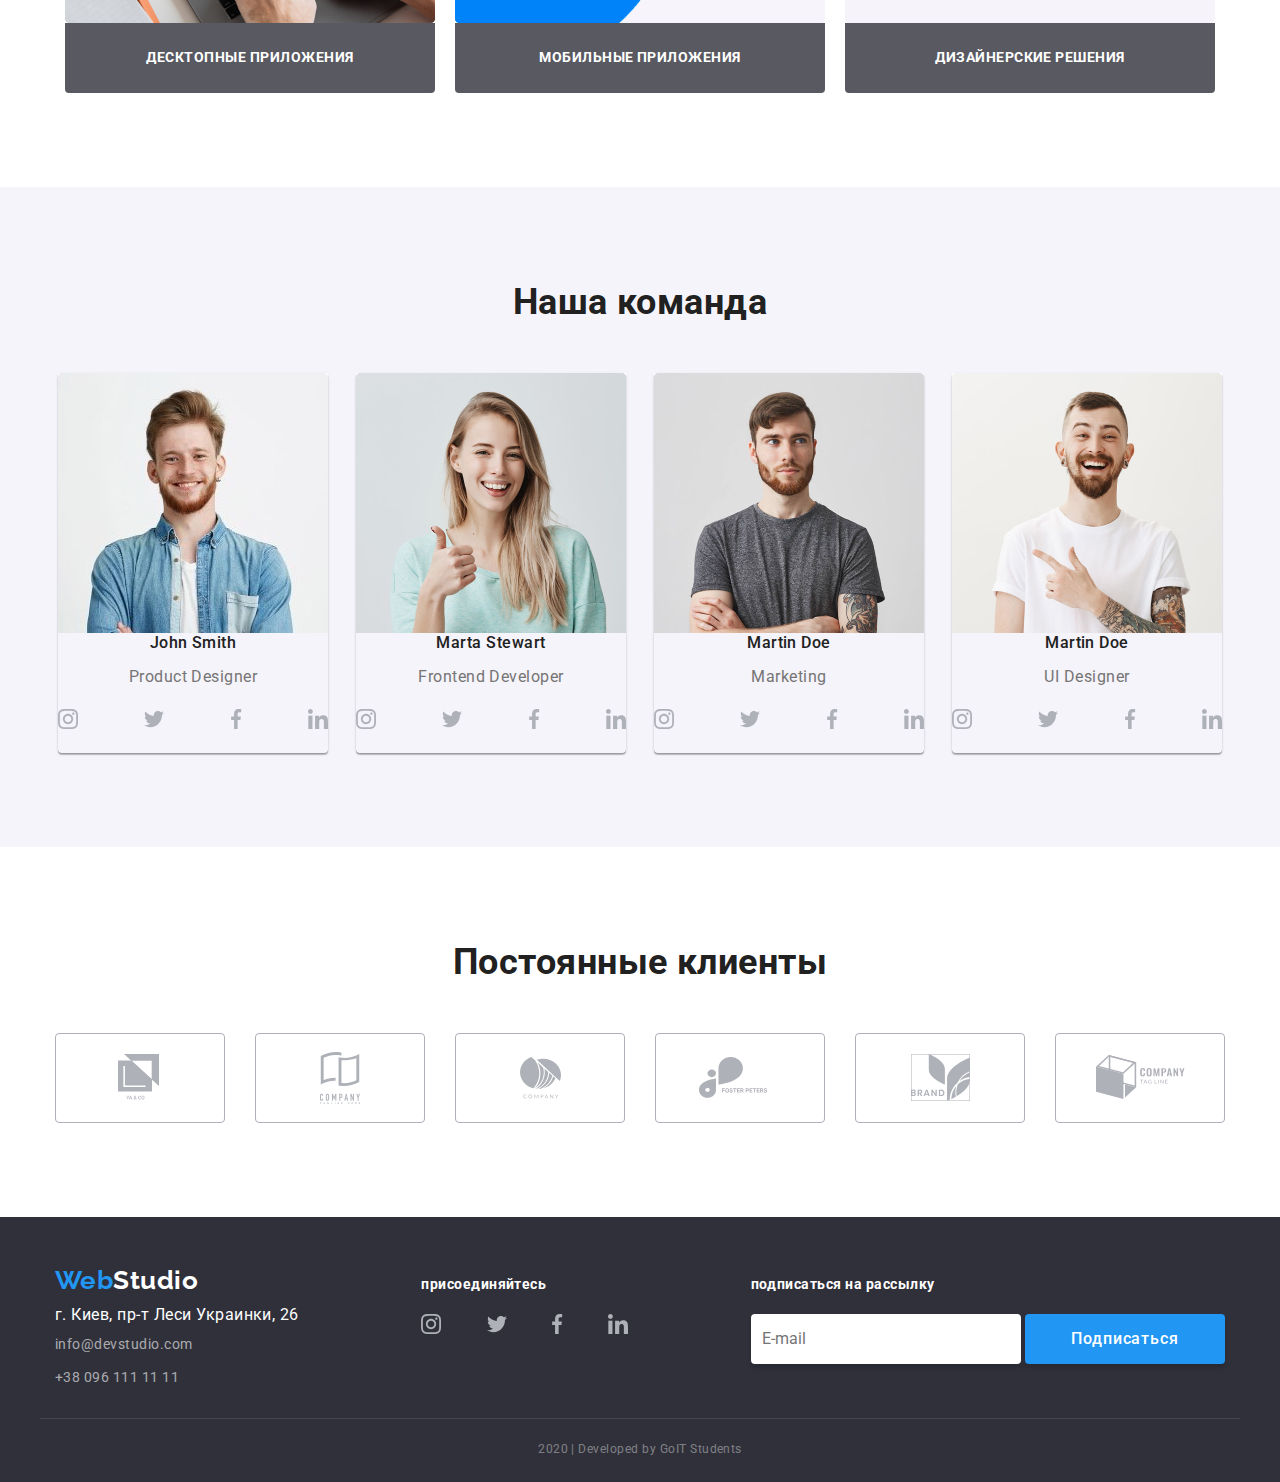
==== commit 604aaedd: "Работа над ошибками" ====
--- a/index.html
+++ b/index.html
@@ -18,7 +18,7 @@
         <div class="container-header">
             <a href="./index.html" class="logo"> <span class="logo-title">Web</span>Studio</a>
             <nav class="first-nav">
-                <ul class="site-nav list">
+                <ul class="site-nav">
                     <li class="item">
                         <a href="#" class="link">Студия</a>
                     </li>
@@ -37,7 +37,7 @@
                     </a>
                 </li>
                 <li class="item">
-                   <a href="tel:+380961111111" class="connection">
+                    <a href="tel:+380961111111" class="connection">
                          +38 096 111 11 11
                     </a>
                 </li>
@@ -46,49 +46,49 @@
     </header>
     <main>
         <!-- Герой -->
-       
-            <section class="hero">
-              <div class="container-hero">
+
+        <section class="hero">
+            <div class="container-hero">
                 <h1 class="title-hero">
-                    эффективные решения  для вашего бизнеса
+                    эффективные решения для вашего бизнеса
                 </h1>
                 <button type="button" class="button-hero">Заказать услугу</button>
-              </div>
-            </section>
-        
+            </div>
+        </section>
+
         <!-- Преимущества -->
-        <section class="section">
+        <section class="section_benefits">
             <div class="container">
-              <!-- class="container-advantages" -->
-                <h2 class="section_title">Преимущества</h2>
+                <!-- class="container-advantages" -->
+                <h2 class="visually-hidden">Преимущества</h2>
                 <ul class="advantages-list">
                     <li class="item">
-                      <div class="picture">
-                        <img class="illustration" src="./images/satellite.svg" alt="Спутник" /></div>
+                        <div class="picture">
+                            <img class="illustration" src="./images/satellite.svg" alt="Спутник" /></div>
                         <h3 class="title">Внимание к деталям</h3>
                         <p class="description">
                             Идейные соображения, а также начало повседневной работы по формированию позиции.
                         </p>
                     </li>
                     <li class="item">
-                      <div class="picture">
-                        <img class="illustration" src="./images/clock.svg" alt="Часы" /></div>
+                        <div class="picture">
+                            <img class="illustration" src="./images/clock.svg" alt="Часы" /></div>
                         <h3 class="title">Пунктуальность</h3>
-                            <p class="description">
-                                Задача организации, в особенности же рамки и место обучения кадров влечет за собой.
-                            </p>
-                    </li>
-                    <li class="item">
-                      <div class="picture">
-                        <img class="illustration" src="./images/Monitor.svg" alt="Монитор" /></div>
+                        <p class="description">
+                            Задача организации, в особенности же рамки и место обучения кадров влечет за собой.
+                            <p/>
+                    </li>
+                    <li class="item">
+                        <div class="picture">
+                            <img class="illustration" src="./images/Monitor.svg" alt="Монитор" /></div>
                         <h3 class="title">Планирование</h3>
                         <p class="description">
                             Равным образом консультация с широким активом в значительной степени обуславливает.
                         </p>
                     </li>
                     <li class="item">
-                      <div class="picture">
-                        <img class="illustration" src="./images/cosmonaut.svg" alt="Космонавт" /></div>
+                        <div class="picture">
+                            <img class="illustration" src="./images/cosmonaut.svg" alt="Космонавт" /></div>
                         <h3 class="title">
                             Современные технологии
                         </h3>
@@ -100,29 +100,32 @@
             </div>
         </section>
         <!-- Чем мы занимаемся -->
-        <section class="section">
-            <div class="container">
+        <section class="section_focus">
+            <div class="container_focus">
                 <h2 class="section-title">Чем мы занимаемся</h2>
-            
+
                 <ul class="specialization">
-                        
-                    <li> 
-                      <div class="photo">
-                        <img  src="./images/laptop.jpg" alt="Ноутбук" width="380" height="294" /></div>
+
+                    <li>
+                        <div class="photo">
+                            <img src="./images/laptop1.jpg" alt="Ноутбук" width="370" height="294" /></div>
                         <div class="photo-title">
-                        <h3 class="white-color-title">Десктопные приложения</h3></div>
+                            <h3 class="white-color-title">Десктопные приложения</h3>
+                        </div>
                     </li>
                     <li>
-                      <div class="photo">
-                        <img src="./images/mobile_phone.jpg" alt="Мобильный_телефон" width="380" height="294" /></div>
+                        <div class="photo">
+                            <img src="./images/mobile_phone.jpg" alt="Мобильный_телефон" width="370" height="294" /></div>
                         <div class="photo-title">
-                        <h3 class="white-color-title">Мобильные приложения</h3></div>
+                            <h3 class="white-color-title">Мобильные приложения</h3>
+                        </div>
                     </li>
                     <li>
-                      <div class="photo">
-                        <img src="./images/black_monitor.jpg " alt="Черный_монитор" width="380" height="294" /></div>
+                        <div class="photo">
+                            <img src="./images/monitor.jpg " alt="Черный_монитор" width="370" height="294" /></div>
                         <div class="photo-title">
-                        <h3 class="white-color-title">Дизайнерские решения</h3></div>
+                            <h3 class="white-color-title">Дизайнерские решения</h3>
+                        </div>
                     </li>
                 </ul>
             </div>
@@ -132,206 +135,185 @@
             <div class="container">
                 <h2 class="our-team">Наша команда</h2>
                 <ul class="employees">
-                    <li class="
-                    participants">
-                        <img src="./images/John.jpg" alt="John Smith" width="278" height="260" />
-                        <h3 class="section-with-title">John Smith</h3>
-                        <p class="list-item">Product Designer</p>
-                        <ul class="list">
-                            <li class="social">
-                                <a href="#" aria-label="Ссылка на instagrem"><img src="./images/instagram.svg" alt="instagrem"></a
-                >
-              </li>
-              <li class="social">
-                <a href="#" aria-label="Ссылка на twitter"><img src="./images/twitter.svg" alt="twitter"></a>
-              </li>
-              <li class="social">
-                <a href="#" aria-label="Ссылка на facebook"><img src="./images/facebook.svg" alt="facebook"></a>
-              </li>
-              <li class="social">
-                <a href="#" aria-label="Ссылка на linkedin"><img src="./images/linkedin.svg" alt="linkedin"></a
-                >
-              </li>
-            </ul>
-          </li>
-          <li class="
-          participants">
-            <img
-              src="./images/Marta.jpg"
-              alt="Marta Stewart"
-              width="278"
-              height="260"
-            />
-            <h3 class="section-with-title">Marta Stewart</h3>
-            <p class="list-item">Frontend Developer</p>
-            <ul class="list">
-              <li class="social">
-                <a href="#" aria-label="Ссылка на instagrem"><img src="./images/instagram.svg" alt="instagrem"></a
->
-</li>
-<li class="social">
-<a href="#" aria-label="Ссылка на twitter"><img src="./images/twitter.svg" alt="twitter"></a>
-</li>
-<li class="social">
-<a href="#" aria-label="Ссылка на facebook"><img src="./images/facebook.svg" alt="facebook"></a>
-</li>
-<li class="social">
-<a href="#" aria-label="Ссылка на linkedin"><img src="./images/linkedin.svg" alt="linkedin"></a
->
-</li>
-            </ul>
-          </li>
-          <li class="
-          participants">
-            <img
-              src="./images/Robert.jpg"
-              alt="Martin Doe"
-              width="278"
-              height="260"
-            />
-            <h3 class="section-with-title">Martin Doe</h3>
-            <p class="list-item">Marketing</p>
-            <ul class="list">
-              <li class="social">
-                <a href="#" aria-label="Ссылка на instagrem"><img src="./images/instagram.svg" alt="instagrem"></a
->
-</li>
-<li class="social">
-<a href="#" aria-label="Ссылка на twitter"><img src="./images/twitter.svg" alt="twitter"></a>
-</li>
-<li class="social">
-<a href="#" aria-label="Ссылка на facebook"><img src="./images/facebook.svg" alt="facebook"></a>
-</li>
-<li class="social">
-<a href="#" aria-label="Ссылка на linkedin"><img src="./images/linkedin.svg" alt="linkedin"></a
->
-</li>
-            </ul>
-          </li>
-          <li class="
-          participants">
-            <img
-              src="./images/Martin.jpg"
-              alt="Martin Doe"
-              width="278"
-              height="260"
-            />
-            <h3 class="section-with-title">Martin Doe</h3>
-            <p class="list-item">UI Designer</p>
-            <ul class="list">
-              <li class="social">
-                <a href="#" aria-label="Ссылка на instagrem"><img src="./images/instagram.svg" alt="instagrem"></a
->
-</li>
-<li class="social">
-<a href="#" aria-label="Ссылка на twitter"><img src="./images/twitter.svg" alt="twitter"></a>
-</li>
-<li class="social">
-<a href="#" aria-label="Ссылка на facebook"><img src="./images/facebook.svg" alt="facebook"></a>
-</li>
-<li class="social">
-<a href="#" aria-label="Ссылка на linkedin"><img src="./images/linkedin.svg" alt="linkedin"></a
->
-</li>
-            </ul>
-          </li>
-        </ul>
-        </div>
-      </section>
-      <!-- Наши клиенты -->
-      <section>
-        <div class="customers">
-        <h2 class="section-title">
-          Постоянные клиенты
-        </h2>
-        <ul class="customers-list">
-          <li class="customers-logo">
-            <a href="#"> <img class="picture-logo" src="./images/logo_1.svg" alt="YA_&_CO" /> </a>
-                            </li>
-                            <li class="customers-logo">
-                                <div class="customers-picture">
-                                <a href="#">
-                                    <img class="picture-logo" src="./images/logo_2.svg" alt="company_teg_line_here" />
-                                </a></div>
-                            </li>
-                            <li class="customers-logo">
-                               <div class="customers-picture">
-                                <a href="#"> <img class="picture-logo" src="./images/logo_3.svg" alt="company" /> </a></div>
-                            </li>
-                            <li class="customers-logo">
-                              <div class="customers-picture">
-                                <a href="#">
-                                    <img  class="picture-logo" src="./images/logo_4.svg" alt="FOSTER_PETERS" />
-                                </a></div>
-                            </li>
-                            <li class="customers-logo">
-                              <div class="customers-picture">
-                                <a href="#"> <img  class="picture-logo" src="./images/logo_5.svg" alt="brand" /> </a></div>
-                            </li>
-                            <li class="customers-logo">
-                              <div class="customers-picture">
-                                <a href="#"> <img class="picture-logo" src="./images/logo_6.svg" alt="company_teg_line" /></a></div>
+                    <li class="participants">
+                        <img src=" ./images/John_Smith.jpg " alt="John Smith " width="270 " height="260 " />
+                        <h3 class="section-with-title ">John Smith</h3>
+                        <p class="list-item ">Product Designer</p>
+                        <ul class="list ">
+                            <li class="social ">
+                                <a class="social_networks" ref="# " aria-label="Ссылка на instagrem "><img src="./images/instagram.svg " alt="instagrem "></a>
+                            </li>
+                            <li class="social ">
+                                <a class="social_networks" href="# " aria-label="Ссылка на twitter "><img src="./images/twitter.svg " alt="twitter "></a>
+                            </li>
+                            <li class="social ">
+                                <a class="social_networks" href="# " aria-label="Ссылка на facebook "><img src="./images/facebook.svg " alt="facebook "></a>
+                            </li>
+                            <li class="social ">
+                                <a class="social_networks" href="# " aria-label="Ссылка на linkedin "><img src="./images/linkedin.svg " alt="linkedin "></a>
                             </li>
                         </ul>
+                    </li>
+                    <li class=" participants ">
+                        <img src="./images/Marta_Stewart.jpg " alt="Marta Stewart " width="270 " height="260 " />
+                        <h3 class="section-with-title ">Marta Stewart</h3>
+                        <p class="list-item ">Frontend Developer</p>
+                        <ul class="list ">
+                            <li class="social ">
+                                <a class="social_networks" href="# " aria-label="Ссылка на instagrem "><img src="./images/instagram.svg " alt="instagrem "></a>
+                            </li>
+                            <li class="social ">
+                                <a class="social_networks" href="# " aria-label="Ссылка на twitter "><img src="./images/twitter.svg " alt="twitter "></a>
+                            </li>
+                            <li class="social ">
+                                <a class="social_networks" href="# " aria-label="Ссылка на facebook "><img src="./images/facebook.svg " alt="facebook "></a>
+                            </li>
+                            <li class="social ">
+                                <a class="social_networks" href="# " aria-label="Ссылка на linkedin "><img src="./images/linkedin.svg " alt="linkedin "></a>
+                            </li>
+                        </ul>
+                    </li>
+                    <li class=" participants ">
+                        <img src="./images/Robert_Jakis.jpg " alt="Martin Doe " width="270 " height="260 " />
+                        <h3 class="section-with-title ">Martin Doe</h3>
+                        <p class="list-item ">Marketing</p>
+                        <ul class="list ">
+                            <li class="social ">
+                                <a class="social_networks" href="# " aria-label="Ссылка на instagrem "><img src="./images/instagram.svg " alt="instagrem "></a>
+                            </li>
+                            <li class="social ">
+                                <a class="social_networks" href="# " aria-label="Ссылка на twitter "><img src="./images/twitter.svg " alt="twitter "></a>
+                            </li>
+                            <li class="social ">
+                                <a class="social_networks" href="# " aria-label="Ссылка на facebook "><img src="./images/facebook.svg " alt="facebook "></a>
+                            </li>
+                            <li class="social ">
+                                <a class="social_networks" href="# " aria-label="Ссылка на linkedin "><img src="./images/linkedin.svg " alt="linkedin "></a>
+                            </li>
+                        </ul>
+                    </li>
+                    <li class=" participants ">
+                        <img src="./images/Martin_Doe.jpg " alt="Martin Doe " width="270 " height="260 " />
+                        <h3 class="section-with-title ">Martin Doe</h3>
+                        <p class="list-item ">UI Designer</p>
+                        <ul class="list ">
+                            <li class="social ">
+                                <a class="social_networks" href="# " aria-label="Ссылка на instagrem "><img src="./images/instagram.svg " alt="instagrem "></a>
+                            </li>
+                            <li class="social ">
+                                <a class="social_networks" href="# " aria-label="Ссылка на twitter "><img src="./images/twitter.svg " alt="twitter "></a>
+                            </li>
+                            <li class="social ">
+                                <a class="social_networks" href="# " aria-label="Ссылка на facebook "><img src="./images/facebook.svg " alt="facebook "></a>
+                            </li>
+                            <li class="social ">
+                                <a class="social_networks" href="# " aria-label="Ссылка на linkedin "><img src="./images/linkedin.svg " alt="linkedin "></a>
+                            </li>
+                        </ul>
+                    </li>
+                </ul>
+            </div>
+        </section>
+        <!-- Наши клиенты -->
+        <section class="regular_customers">
+            <div class="customers ">
+                <h2 class="section-title ">
+                    Постоянные клиенты
+                </h2>
+                <ul class="customers-list ">
+                    <li class="customers-logo ">
+                        <a href="# "> <img class="picture-logo " src="./images/logo_1.svg " alt="YA_&_CO " /> </a>
+                    </li>
+                    <li class="customers-logo ">
+                        <div class="customers-picture ">
+                            <a href="# ">
+                                <img class="picture-logo " src="./images/logo_2.svg " alt="company_teg_line_here " />
+                            </a>
+                        </div>
+                    </li>
+                    <li class="customers-logo ">
+                        <div class="customers-picture ">
+                            <a href="# "> <img class="picture-logo " src="./images/logo_3.svg " alt="company " /> </a>
+                        </div>
+                    </li>
+                    <li class="customers-logo ">
+                        <div class="customers-picture ">
+                            <a href="# ">
+                                <img class="picture-logo " src="./images/logo_4.svg " alt="FOSTER_PETERS " />
+                            </a>
+                        </div>
+                    </li>
+                    <li class="customers-logo ">
+                        <div class="customers-picture ">
+                            <a href="# "> <img class="picture-logo " src="./images/logo_5.svg " alt="brand " /> </a>
+                        </div>
+                    </li>
+                    <li class="customers-logo ">
+                        <div class="customers-picture ">
+                            <a href="# ">
+                                <img class="picture-logo " src="./images/logo_6.svg " alt="company_teg_line " /></div>
+                        </a>
+                    </li>
+                </ul>
             </div>
         </section>
     </main>
-    <footer class="footer">
+    <footer class="footer ">
         <!-- Футер -->
 
-     <div class="container-footer">
-          <div class="adress-info">
-            <a href="./index.html" class="logo-footer"> <span class="logo-title">Web</span>Studio</a>
-            <address>
-          <ul class="list-footer">
-            <li class="address">г. Киев, пр-т Леси Украинки, 26</li>
+        <div class="container-footer ">
+            <div class="adress-info ">
+                <a href="./index.html " class="logo-footer "> <span class="logo-title ">Web</span>Studio</a>
+                <address>
+          <ul class="list-footer ">
+            <li class="address ">г. Киев, пр-т Леси Украинки, 26</li>
             <li>
-              <p class="auth_bottom">
+              <p class="auth_bottom ">
                 info@devstudio.com
               </p>
             </li>
             <li>
-              <p class="auth_bottom">
+              <p class="auth_bottom ">
                 +38 096 111 11 11
               </p>
             </li>
           </ul>
         </address>
+            </div>
+
+
+            <div class="links-block ">
+                <p class="color-footer ">присоединяйтесь</p>
+                <ul class="list ">
+                    <li class="social-footer ">
+                        <a href="# " aria-label="Ссылка на instagrem "><img src="./images/instagram.svg " alt="instagrem "></a>
+                    </li>
+                    <li class="social-footer ">
+                        <a href="# " aria-label="Ссылка на twitter "><img src="./images/twitter.svg " alt="twitter "></a>
+                    </li>
+                    <li class="social-footer ">
+                        <a href="# " aria-label="Ссылка на facebook "><img src="./images/facebook.svg " alt="facebook "></a>
+                    </li>
+                    <li class="social-footer ">
+                        <a href="# " aria-label="Ссылка на linkedin "><img src="./images/linkedin.svg " alt="linkedin "></a>
+                    </li>
+                </ul>
+            </div>
+            <div class="exhortation-block ">
+                <p class="color-footer ">подписаться на рассылку</p>
+                <form>
+                    <input class="input " type="email " placeholder="E-mail ">
+                    <button class="button_sign ">Подписаться</button>
+                </form>
+            </div>
+
         </div>
-        
-        
-        <div class="links-block">
-            <p class="color-footer">присоединяйтесь</p>
-            <ul class="list">
-<li class="social-footer">
-<a href="#" aria-label="Ссылка на instagrem"><img src="./images/instagram.svg" alt="instagrem"></a>
-</li>
-<li class="social-footer">
-<a href="#" aria-label="Ссылка на twitter"><img src="./images/twitter.svg" alt="twitter"></a>
-</li>
-<li class="social-footer">
-<a href="#" aria-label="Ссылка на facebook"><img src="./images/facebook.svg" alt="facebook"></a>
-</li>
-<li class="social-footer">
-<a href="#" aria-label="Ссылка на linkedin"><img src="./images/linkedin.svg" alt="linkedin"></a
->
-</li>
-        </ul>
-      </div>
-      <div class="exhortation-block">
-        <p class="color-footer">подписаться на рассылку</p>
-        <form>
-          <input class="input" type="email" placeholder="E-mail">
-          <button class="button_sign">Подписаться</button>
-        </form>
-       </div>
-      
-  </div>
-       <div class="info-copyright">
-        <p class="copyright">2020 | Developed by GoIT Students</p>
-       </div> 
-      
-  
+        <div class="info-copyright ">
+            <p class="copyright ">2020 | Developed by GoIT Students</p>
+        </div>
+
+
     </footer>
-  </body>
+</body>
+
 </html>--- a/css/styles.css
+++ b/css/styles.css
@@ -1,48 +1,57 @@
 ﻿:root {
-  --title-text-color: #757575;
-  --accent-color: #2196f3;
-  --footer-bottom-collor: rgba(255, 255, 255, 0.4);
-  --list-footer-color: rgba(255, 255, 255, 0.6);
-  --color-footer-strip: rgba(255, 255, 255, 0.1);
-  --white-color: #ffffff;
-  --page-color: #212121;
-  --color-picture: #f5f4fa;
-  --color-specialization: rgba(47, 48, 58, 0.8);
-  --color-logo: #AFB1B8;
-  --color-footer: #2F303A;
-  --color-portfolio: #EEEEEE;
+    --title-text-color: #757575;
+    --accent-color: #2196f3;
+    --footer-bottom-collor: rgba(255, 255, 255, 0.4);
+    --list-footer-color: rgba(255, 255, 255, 0.6);
+    --color-footer-strip: rgba(255, 255, 255, 0.1);
+    --white-color: #ffffff;
+    --page-color: #212121;
+    --color-picture: #f5f4fa;
+    --color-specialization: rgba(47, 48, 58, 0.8);
+    --color-logo: #afb1b8;
+    --color-footer: #2f303a;
+    --strip-color: #ececec;
+    --color-border: #eeeeee;
 }
 
 .body {
-  color: var(--page-color);
-  background-color: var(--white-color);
-  font-family: Roboto, sans-serif;
-  letter-spacing: 0.03em;
+    color: var(--page-color);
+    background-color: var(--white-color);
+    font-family: Roboto, sans-serif;
+    letter-spacing: 0.03em;
 }
 
 html {
-  box-sizing: border-box;
+    box-sizing: border-box;
 }
 
 *,
 *::before,
 *::after {
-  box-sizing: inherit;
-}
+    box-sizing: inherit;
+}
+
 
 /* цвет основного текста #2a2a2a */
 
+
 /* вторичный цвет текста #757575 */
 
+
 /* цвет фона вторичный #F5F4FA */
 
+
 /* белый цвет #FFFFFF */
 
+
 /* вспомагательный цвет rgba(255, 255, 255, 0.6) */
 
+
 /* цвет низ футера rgba(255, 255, 255, 0.4) */
 
+
 /* акцент #2196F3 */
+
 
 /* основной цвет футера #2F303A */
 
@@ -50,129 +59,162 @@
 h2,
 h3,
 ul {
-  margin-top: 0;
-  margin-bottom: 0;
-}
+    margin-top: 0;
+    margin-bottom: 0;
+}
+
 ul {
-  padding-inline-start: 0;
-}
+    padding-inline-start: 0;
+}
+
 img {
-  display: block;
-  max-width: 100%;
-  height: auto;
-}
-
+    display: block;
+    max-width: 100%;
+    height: auto;
+}
 
 .container-header {
-
-  display: flex;
-  align-items: center;
-  width: 1230px;
-  padding-right: 15px;
-  padding-left: 15px;
-  margin: auto;
+    display: flex;
+    align-items: center;
+    width: 1200px;
+    padding-right: 15px;
+    padding-left: 15px;
+    margin: auto;
+}
+
+.section_focus {
+    padding-top: 94px;
+    padding-bottom: 94px;
+}
+
+.container_focus {
+    width: 1200px;
+    padding-right: 15px;
+    padding-left: 15px;
+    margin-left: auto;
+    margin-right: auto;
 }
 
 .container {
-
-  width: 1230px;
-  padding-right: 15px;
-  padding-left: 15px;
-  margin-left: auto;
-  margin-right: auto;
-  
-}
-ul { list-style: none;}
+    width: 1200px;
+    padding-right: 15px;
+    padding-left: 15px;
+    margin-left: auto;
+    margin-right: auto;
+}
+
+ul {
+    list-style: none;
+}
+
+
+/* Постоянные клиенты */
+
+.regular_customers {
+    padding-top: 94px;
+    padding-bottom: 94px;
+}
+
 .customers {
- 
-  width: 1230px;
-  padding-right: 15px;
-  padding-left: 15px;
-  margin: auto;
+    width: 1200px;
+    padding-right: 15px;
+    padding-left: 15px;
+    margin: auto;
 }
 
 .advantages-list {
-  list-style: none;
+    list-style: none;
 }
 
 .site-nav {
-  display: flex;
-  margin-left: 86px;
-}
+    display: flex;
+    margin-left: 86px;
+}
+
 .site-nav .item:not(:last-child) {
-  margin-right: 50px;
+    margin-right: 50px;
 }
 
 .auth-nav {
-  display: flex;
-  margin-left: auto;
-}
-.auth-nav .item + .item {
-  margin-left: 50px;
-}
+    display: flex;
+    margin-left: auto;
+}
+
+.auth-nav .item+.item {
+    margin-left: 50px;
+}
+
 
 /* логотип */
-.logo-footer { 
-  color: var(--white-color);
-  text-decoration: none;
-  font-family: Raleway, sans-serif;
-  font-weight: bold;
-  font-size: 26px;
-  line-height: 1.19;
-  
-}
-
+
+.logo-footer {
+    color: var(--white-color);
+    text-decoration: none;
+    font-family: Raleway, sans-serif;
+    font-weight: bold;
+    font-size: 26px;
+    line-height: 1.19;
+}
 
 .logo {
-  color: var(--primary-text-color);
-  text-decoration: none;
-  font-family: Raleway, sans-serif;
-  font-weight: bold;
-  font-size: 26px;
-  line-height: 1.19;
+    color: var(--primary-text-color);
+    text-decoration: none;
+    font-family: Raleway, sans-serif;
+    font-weight: bold;
+    font-size: 26px;
+    line-height: 1.19;
 }
 
 .logo:focus,
 .logo:hover {
-  color: var(--accent-color);
+    color: var(--accent-color);
 }
 
 .logo-title {
-  color: var(--accent-color);
+    color: var(--accent-color);
 }
 
 .logo-title:focus,
 .logo-title:hover {
-  color: var(--title-text-color);
-}
+    color: var(--title-text-color);
+}
+
 
 /* наши работы в портфолио*/
 
 .list-link {
-  text-decoration: none;
-  color: var(--page-color);
-}
+    text-decoration: none;
+    color: var(--page-color);
+}
+
+
 /* в портфолио */
+
 .item {
-  color: var(--title-text-color);
-  font-family: Roboto;
-  font-size: 16px;
-  line-height: 1.88;
+    margin: 0;
+    padding-top: 4px;
+    color: var(--title-text-color);
+    font-family: Roboto;
+    font-size: 16px;
+    line-height: 1.88;
 }
 
 .card-text {
-  color: var(--white-color);
-  background-color: var(--accent-color);
-  font-family: Roboto;
-  font-size: 18px;
-  line-height: 1.56;
-}
+    color: var(--white-color);
+    background-color: var(--accent-color);
+    font-family: Roboto;
+    font-size: 18px;
+    line-height: 1.56;
+    padding: 63px 24px;
+}
+
 
 /* .site-nav .item+.item {
     background-color: tomato;
     margin-left: 50px;
 } */
 
+
 /* .list-nav {
     margin-right: 50px;
     background-color: tomato;
@@ -182,546 +224,589 @@
     margin-right: 0;
 } */
 
+
 /* герой */
+
 .container-hero {
-  width: 1230px;
-  padding-right: 15px;
-  padding-left: 15px;
-  margin: auto;
-  text-align: center;
+    width: 1200px;
+    padding-right: 15px;
+    padding-left: 15px;
+    margin: auto;
+    text-align: center;
 }
 
 .title-hero {
-  color: var(--white-color);
-
-  font-weight: 900;
-  font-size: 44px;
-  line-height: 1.36;
-  /* text-align: center; */
-  letter-spacing: 0.06em;
-  text-transform: uppercase;
-  width: 646px;
-  padding-top: 200px;
-  margin-right: auto;
-  margin-left: auto;
-}
+    color: var(--white-color);
+    font-weight: 900;
+    font-size: 44px;
+    line-height: 1.36;
+    letter-spacing: 0.06em;
+    text-transform: uppercase;
+    width: 646px;
+    margin-right: auto;
+    margin-left: auto;
+    margin-bottom: 46px;
+}
+
 .hero {
-  width: 100%;
-  height: 600px;
-  background-image: url(/images/Header\ img.png);
-  background-color: rgba(0, 0, 0, 0.7);
-  background-blend-mode: darken;
-  color: white;
-}
+    width: 100%;
+    height: 600px;
+    padding-top: 200px;
+    padding-bottom: 200px;
+    background-image: url(/images/Header\img.png);
+    background-color: rgba(0, 0, 0, 0.7);
+    background-blend-mode: darken;
+    color: white;
+}
+
 .button-hero {
-  color: var(--white-color);
-  border-radius: 4px;
-  background: var(--accent-color);
-  box-shadow: 0px 4px 4px rgba(0, 0, 0, 0.15);
-  font-family: inherit;
-  font-weight: 500;
-  font-size: 16px;
-  line-height: 1.6;
-  letter-spacing: 0.06em;
-  border: 1px solid transparent;
-  width: 200px;
-  height: 50px;
-  margin-top: 56px;
+    color: var(--white-color);
+    border-radius: 4px;
+    background: var(--accent-color);
+    box-shadow: 0px 4px 4px rgba(0, 0, 0, 0.15);
+    font-family: inherit;
+    font-weight: 500;
+    font-size: 16px;
+    line-height: 1.6;
+    letter-spacing: 0.06em;
+    border: 1px solid transparent;
+    width: 200px;
+    height: 50px;
 }
 
 .button-hero:focus,
 .button-hero:hover {
-  color: var(--accent-color);
-  background-color: var(--white-color);
-  border: 1px solid var(--accent-color);
-}
+    color: var(--accent-color);
+    background-color: var(--white-color);
+    border: 1px solid var(--accent-color);
+}
+
 
 /* site nav */
+
 .site-nav .link {
-  display: block;
-  padding-top: 32px;
-  padding-bottom: 32px;
+    display: block;
+    padding-top: 32px;
+    padding-bottom: 32px;
 }
 
 .site-nav .link {
-  color: var(--page-color);
-  text-decoration: none;
-  font-weight: 500;
-  font-size: 14px;
-  line-height: 1.14;
-  letter-spacing: 0.02em;
+    color: var(--page-color);
+    text-decoration: none;
+    font-weight: 500;
+    font-size: 14px;
+    line-height: 1.14;
+    letter-spacing: 0.02em;
 }
 
 .site-nav .link:hover,
 .site-nav .link:focus {
-  color: var(--accent-color);
-}
+    color: var(--accent-color);
+}
+
 .connection {
-  margin: 0;
-}
+    margin: 0;
+}
+
 .connection {
-  color: var(--title-text-color);
-  font-weight: 500;
-  font-size: 14px;
-  line-height: 1.14;
-  letter-spacing: 0.02em;
-  display: block;
-  align-items: center;
-  text-decoration: none;
-  display: inline;
-  padding-top: 32px;
-  padding-bottom: 32px;
+    color: var(--title-text-color);
+    font-weight: 500;
+    font-size: 14px;
+    line-height: 1.14;
+    letter-spacing: 0.02em;
+    display: block;
+    align-items: center;
+    text-decoration: none;
+    display: inline;
+    padding-top: 32px;
+    padding-bottom: 32px;
 }
 
 .connection:hover,
 .connection:focus {
-  color: var(--accent-color);
-}
-
-/* .auth-nav .list {
-    
-} */
+    color: var(--accent-color);
+}
+
 
 /*  Позиционирование */
-ul.advantages-list {
-  margin-left: 0;
-}
-.advantages-list li {
-  width: calc((100% - 30px * 3) / 4);
-}
 
 .specialization {
-  display: flex;
-  list-style: none;
-  margin-top: 50px;
+    display: flex;
 }
 
 .specialization li {
-  margin: auto;
-}
+    margin: auto;
+}
+
 
 /*  Стили заголовков */
-.section_title {
-  color: var(--page-color);
-  font-weight: bold;
-  font-size: 36px;
-  line-height: 1.17;
-  text-align: center;
-  display: none;
-}
 
 .section-title {
-  color: var(--page-color);
-  font-weight: bold;
-  font-size: 36px;
-  line-height: 1.17;
-  text-align: center;
-  margin-top: 94px;
-}
+    font-weight: bold;
+    font-size: 36px;
+    line-height: 1.17;
+    margin-bottom: 50px;
+    text-align: center;
+}
+
 .our-team {
-  color: var(--page-color);
-  font-weight: bold;
-  font-size: 36px;
-  line-height: 1.17;
-  text-align: center;
-  padding-top: 94px;
-}
+    font-weight: bold;
+    font-size: 36px;
+    line-height: 1.17;
+    text-align: center;
+    margin-bottom: 50px;
+}
+
 
 /* Преимущества. Стили заголовков*/
+
+.section_benefits {
+    padding-top: 94px;
+    padding-bottom: 94px;
+}
+
 .list {
-  display: flex;
-  justify-content: space-between;
-  align-items: center;
-  list-style: none;
+    display: flex;
+    justify-content: space-between;
+    align-items: center;
+}
+
+.social_networks {
+    display: block;
 }
 
 .title {
-  color: var(--page-color);
-  font-family: Roboto;
-  font-weight: bold;
-  font-size: 14px;
-  line-height: 1.14;
-  text-transform: uppercase;
-}
+    color: var(--page-color);
+    font-family: Roboto;
+    font-weight: bold;
+    font-size: 14px;
+    line-height: 1.14;
+    text-transform: uppercase;
+}
+
 .advantages-list {
-  display: flex;
-  align-items: center;
-}
+    display: flex;
+    justify-content: center;
+}
+
 .illustration {
-  margin-top: 25px;
-  margin-left: 106.34px;
+    margin-top: 25px;
+    margin-left: 106.34px;
 }
 
 .picture {
-  border-radius: 4px;
-  background: var(--color-picture);
-  border: 1px solid transparent;
-  width: 280px;
-  height: 120px;
-  align-items: center;
-  text-align: center;
-  margin-top: 94px;
-}
+    border-radius: 4px;
+    background: var(--color-picture);
+    border: 1px solid transparent;
+    height: 120px;
+    align-items: center;
+    text-align: center;
+    margin-bottom: 30px;
+}
+
 .picture:hover,
 .picture:focus {
-  background-color: var(--accent-color);
+    background-color: var(--accent-color);
 }
 
 .item .title {
-  margin-top: 30px;
-}
+    margin-bottom: 10px;
+}
+
 .description {
-  color: var(--title-text-color);
-  margin-top: 10px;
-  width: 278px;
-  height: 75px;
-  font-family: Roboto;
-
-  font-size: 14px;
-  line-height: 1.71;
-}
-.advantages-list .item + .item {
-  margin-left: 29px;
-}
+    color: var(--title-text-color);
+    margin-top: 0;
+    margin-bottom: 0;
+    width: 278px;
+    height: 75px;
+    font-family: Roboto;
+    font-size: 14px;
+    line-height: 1.71;
+}
+
+.advantages-list .item+.item {
+    margin-left: 29px;
+}
+
+
 /* Чем мы занимаемся */
 
 .white-color-title {
-  color: var(--white-color);
-  background-color: var(--color-specialization);
-  font-family: Roboto;
-  font-weight: bold;
-  font-size: 14px;
-  line-height: 1.14;
-  text-transform: uppercase;
-  display: block;
-  padding: 27px;
-  text-align: center;
-  border-radius: 0px 0px 4px 4px;
-}
+    color: var(--white-color);
+    background-color: var(--color-specialization);
+    font-size: 14px;
+    line-height: 1.14;
+    text-transform: uppercase;
+    padding: 27px;
+    text-align: center;
+    border-radius: 0px 0px 4px 4px;
+}
+
 
 /* Наша команда */
+
 .section-our-team {
-  background-color: var(--color-picture);
-  width: auto;
-  height: 702px;
-  padding-right: 15px;
-  padding-left: 15px;
-  margin-left: auto;
-  margin-right: auto;
-  margin-top: 94px;
+    background-color: var(--color-picture);
+    padding-top: 94px;
+    padding-bottom: 94px;
 }
 
 .employees {
-  display: flex;
-  flex-wrap: wrap;
-  list-style: none;
-  margin-top: 50px;
-  margin-right: auto;
-  margin-left: auto;
+    display: flex;
+    justify-content: center;
+    flex-wrap: wrap;
 }
 
 .participants {
-  text-align: center;
-  padding: 0;
-  width: 278px;
-  height: 422px;
-  margin-right: 28px;
-  box-shadow: 0px 2px 1px rgba(0, 0, 0, 0.2), 0px 1px 1px rgba(0, 0, 0, 0.14), 0px 1px 3px rgba(0, 0, 0, 0.12);
-border-radius: 4px;
-
-}
+    text-align: center;
+    width: 270px;
+    margin-right: 28px;
+    padding-bottom: 24px;
+    box-shadow: 0px 2px 1px rgba(0, 0, 0, 0.2), 0px 1px 1px rgba(0, 0, 0, 0.14), 0px 1px 3px rgba(0, 0, 0, 0.12);
+    border-radius: 4px;
+}
+
 .participants:last-child {
-  margin-right: 0;
-}
-
-.social {
-  margin-right: auto;
-  margin-left: auto;
-  margin-top: 28px;
-  margin-bottom: 36px ;
-}
+    margin-right: 0;
+}
+
+
+/* .social {
+    margin-right: auto;
+    margin-left: auto;
+    margin-top: 28px;
+    margin-bottom: 36px;
+} */
+
 
 /* постоянные клиенты */
-.customers-logo {  
-  border-radius: 4px;
-  border: 1px solid var(--color-logo);
-  align-items: center;
-  text-align: center;
-  height: 90px;
-  border-radius: 4px;
-
-  max-width: 100%;
-  margin-top: 50px;
-  margin-right: 30px;}
-
-.picture-logo {
-  display: flex;
-  justify-content: center;
-  align-items: center;
-  display: block;
-  border-radius: 4px;
-  align-items: center;
-  text-align: center;}
+
+.customers-logo {
+    border-radius: 4px;
+    border: 1px solid var(--color-logo);
+    align-items: center;
+    text-align: center;
+    height: 90px;
+    border-radius: 4px;
+    max-width: 100%;
+    margin-right: 30px;
+}
 
 .customers-list {
-  display: flex;
-  list-style: none;
-  margin-bottom:  50px;
-}
+    display: flex;
+    justify-content: center;
+    list-style: none;
+}
+
 .customers-list li {
-  width: calc((100% - 30px) / 5);
-}
+    display: flex;
+    justify-content: center;
+    text-align: center;
+    width: 170px;
+}
+
 .customers-list li:hover,
 .customers-list li:focus {
-  border:2px solid var(--accent-color);
-}
-.customers-list li:last-child {margin-right: 0;}
+    border: 2px solid var(--accent-color);
+}
+
+.customers-list li:last-child {
+    margin-right: 0;
+}
+
 .section-with-title {
-  color: var(--page-color);
-  font-family: Roboto;
-  font-weight: 500;
-  font-size: 16px;
-  line-height: 1.19;
-  margin-top: 30px;
-}
+    color: var(--page-color);
+    font-family: Roboto;
+    font-weight: 500;
+    font-size: 16px;
+    line-height: 1.19;
+    margin-bottom: 10px;
+}
+
 .section-with-title p {
-  margin-top: 0;
+    margin-top: 0;
 }
 
 .list-item {
-  color: var(--title-text-color);
-  font-family: Roboto;
-  font-size: 16px;
-  line-height: 1.9;
-  display: inline-block;
-  padding: 0;
-  margin-top: 10px;
-}
+    color: var(--title-text-color);
+    font-family: Roboto;
+    font-size: 16px;
+    line-height: 1.9;
+    display: inline-block;
+    padding: 0;
+    margin-top: 0;
+    margin-bottom: 16px;
+}
+
 
 /* Стиль текста  - Наши работы в портфолио */
 
 .name_of_cards {
-  color: var(--page-color);
-  font-family: Roboto;
-  font-weight: bold;
-  font-size: 18px;
-  line-height: 2;
-  letter-spacing: 0.06em;
-}
+    color: var(--page-color);
+    font-family: Roboto;
+    font-weight: bold;
+    font-size: 18px;
+    line-height: 2;
+    letter-spacing: 0.06em;
+}
+
 
 /* футер */
 
-.color-footer { 
-color: var(--white-color);
-font-family: Roboto;
-font-weight: bold;
-font-size: 14px;
-line-height: 1.14;
-}
+.color-footer {
+    color: var(--white-color);
+    font-family: Roboto;
+    font-weight: bold;
+    font-size: 14px;
+    line-height: 1.14;
+    margin: 0;
+    padding-bottom: 21px;
+}
+
 .links-block {
-width: 207px;
-height: 81px;
-}
-
+    width: 207px;
+}
 
 .input {
-width: 270px;
-height: 50px;
-padding-left: 10px;
-border: 1px solid rgba(255, 255, 255, 0.3);
-box-sizing: border-box;
-box-shadow: 0px 4px 4px rgba(0, 0, 0, 0.15);
-border-radius: 4px;}
+    width: 270px;
+    height: 50px;
+    padding-left: 10px;
+    border: 1px solid rgba(255, 255, 255, 0.3);
+    box-sizing: border-box;
+    box-shadow: 0px 4px 4px rgba(0, 0, 0, 0.15);
+    border-radius: 4px;
+}
 
 .button_sign {
-  color: var(--white-color);
-  border-radius: 4px;
-  background: var(--accent-color);
-  box-shadow: 0px 4px 4px rgba(0, 0, 0, 0.15);
-  font-family: inherit;
-  font-weight: 500;
-  font-size: 16px;
-  line-height: 1.6;
-  letter-spacing: 0.06em;
-  border: 1px solid transparent;
-  width: 200px;
-  height: 50px;
-}
-
- 
+    color: var(--white-color);
+    border-radius: 4px;
+    background: var(--accent-color);
+    box-shadow: 0px 4px 4px rgba(0, 0, 0, 0.15);
+    font-family: inherit;
+    font-weight: 500;
+    font-size: 16px;
+    line-height: 1.6;
+    letter-spacing: 0.06em;
+    border: 1px solid transparent;
+    width: 200px;
+    height: 50px;
+}
 
 .social-footer {
-  
-  margin-right: 0 ;}
+    margin-right: 0;
+}
 
 .container-footer {
-   
-  border-bottom: 1px solid var(--color-footer-strip); ;
-  display: flex;
-  justify-content: space-between;
-  padding-top: 48px;
-  width: 1230px;
-  height: 193px;
-  padding-right: 15px;
-  padding-left: 15px;
-  margin-left: auto;
-  margin-right: auto;
-}
+    border-bottom: 1px solid var(--color-footer-strip);
+    display: flex;
+    justify-content: space-between;
+    align-items: baseline;
+    padding-top: 48px;
+    padding-bottom: 28px;
+    width: 1200px;
+    padding-right: 15px;
+    padding-left: 15px;
+    margin-left: auto;
+    margin-right: auto;
+}
+
 .info-copyright {
-text-align: center;
-padding-top: 19px;
-padding-bottom: 21px;}
+    text-align: center;
+    padding-top: 18px;
+    padding-bottom: 21px;
+}
 
 .footer {
-  background-color: var(--color-footer);
-  height: 253px;
+    background-color: var(--color-footer);
+    min-height: 253px;
 }
 
 .list-footer {
-  list-style: none;
-  font-style: normal;
-  color: var(--list-footer-color);
+    list-style: none;
+    font-style: normal;
+    color: var(--list-footer-color);
 }
 
 .address {
-  padding-top: 10px;
-  list-style: none;
-  font-style: normal;
-  color: var(--white-color);
+    padding-top: 10px;
+    list-style: none;
+    font-style: normal;
+    color: var(--white-color);
 }
 
 .copyright {
-  font-family: Roboto;
-  font-size: 12px;
-  line-height: 2;
-  color: var(--footer-bottom-collor);
-  display: inline-block;
-  padding: 0;
-  margin: 0;
+    font-family: Roboto;
+    font-size: 12px;
+    line-height: 2;
+    color: var(--footer-bottom-collor);
+    display: inline-block;
+    padding: 0;
+    margin: 0;
 }
 
 .auth_bottom {
-  font-family: Roboto;
-  font-size: 14px;
-  line-height: 1.71;
-  color: rgba(255, 255, 255, 0.6);
-  display: inline-block;
-  padding: 0;
-  margin: 0;
-  padding-top: 9px;
+    font-family: Roboto;
+    font-size: 14px;
+    line-height: 1.71;
+    color: rgba(255, 255, 255, 0.6);
+    display: inline-block;
+    padding: 0;
+    margin: 0;
+    padding-top: 9px;
 }
 
 .auth_bottom:hover,
 .auth_bottom:focus {
-  color: var(--accent-color);
+    color: var(--accent-color);
 }
 
 .white-color {
-
-  display: inline-block;
-  padding: 0;
-  margin: 0;
-}
+    display: inline-block;
+    padding: 0;
+    margin: 0;
+}
+
+
 /* Наши работы */
+
 .our_work {
-  color: var(--page-color);
-  font-weight: bold;
-  font-size: 36px;
-  line-height: 1.17;
-  text-align: center;
-  display: none;
-}
-
-.button_portfolio .primary:last-child {margin-right: 0;}
+    padding-bottom: 94px;
+}
+
+.list_of_works {
+    width: 1200px;
+    padding-right: 15px;
+    padding-left: 15px;
+    margin: auto;
+    text-align: center;
+}
+
+.work_examples {
+    padding-top: 94px;
+    padding-bottom: 50px;
+}
+
+.visually-hidden {
+    position: absolute;
+    width: 1px;
+    height: 1px;
+    margin: -1px;
+    border: 0;
+    padding: 0;
+    clip: rect(0 0 0 0);
+    overflow: hidden;
+}
+
+.button_portfolio .primary:last-child {
+    margin-right: 0;
+}
 
 .button_portfolio .primary {
-  text-align: center;
-  padding: 6px 22px;
-  font-weight: 500;
-  font-size: 16px;
-  line-height: 1.62;
-  border-radius: 4px;
-  margin-top: 94px;
-  margin-right: 30px;
+    text-align: center;
+    padding: 6px 22px;
+    font-weight: 500;
+    font-size: 16px;
+    line-height: 1.62;
+    border-radius: 4px;
+    margin-right: 8px;
 }
 
 .button_portfolio .primary:hover,
 .button_portfolio .primary:focus {
-  background-color: var(--accent-color);
-  color: var(--white-color);
-  font-family: inherit;
+    background-color: var(--accent-color);
+    color: var(--white-color);
+    font-family: inherit;
 }
 
 .portfolio_item {
-  width: calc((100% - 60px) / 3);
-  margin-right: 30px;
-  margin-bottom: 30px;
-  border: 1px solid var(--color-portfolio);
-  box-sizing: border-box;
-  box-shadow: 1px 4px 6px rgba(0, 0, 0, 0.16), 0px 4px 4px rgba(0, 0, 0, 0.06), 0px 1px 1px rgba(0, 0, 0, 0.12);
-  border-radius: 5px;
-}
-.portfolio_item:nth-last-child(-n+3) {margin-bottom: 0;}
-.portfolio_item:nth-child(3n) {margin-right: 0;}
+    width: calc((100% - 60px) / 3);
+    margin-right: 30px;
+    margin-bottom: 30px;
+}
+
+.portfolio_item:hover {
+    border: 1px solid #eeeeee;
+    box-shadow: 1px 4px 6px rgba(0, 0, 0, 0.16), 0px 4px 4px rgba(0, 0, 0, 0.06), 0px 1px 1px rgba(0, 0, 0, 0.12);
+    border-radius: 5px;
+}
+
+.portfolio_item:nth-last-child(-n + 3) {
+    margin-bottom: 0;
+}
+
+.portfolio_item:nth-child(3n) {
+    margin-right: 0;
+}
+
 .portfolio_cards {
-display: flex;
-flex-wrap: wrap;
-margin-top: 50px;
-margin-bottom: 94px;
- }
+    display: flex;
+    flex-wrap: wrap;
+}
 
 .portfolio_cards .li {
-  width: calc((100% - 30px * 2)/3);
-}
+    width: calc((100% - 30px * 2) / 3);
+}
+
+.name_of_cards {
+    padding-top: 20px;
+}
+
 .name_of_projects {
-  margin-left:24px ;
-}
-.name_of_cards {
- padding-top: 20px;
-padding-bottom: 4px;
-}
-.name_of_projects > p {margin: 0;}
-.portfolio_work > p {margin: 0;}
+    border: 1px solid var(--color-border);
+    border-top: 0px;
+    border-bottom-left-radius: 5px;
+    border-bottom-right-radius: 5px;
+    padding-left: 20px;
+    padding-right: 20px;
+    padding-bottom: 24px;
+    text-align: left;
+}
+
+.portfolio_work>p {
+    margin: 0;
+}
+
+
 /* Кнопки */
 
 .container-button {
-  text-align: center;
-  width: 1230px;
-  padding-left: 15px;
-  padding-right: 15px;
-  align-items: center;
-  margin: auto;
+    width: 1200px;
+    padding-right: 15px;
+    padding-left: 15px;
+    margin: auto;
+    display: flex;
+    justify-content: center;
 }
 
 .button {
-  color: var(--white-color);
-  font-family: inherit;
-  font-weight: 500;
-  font-size: 16px;
-  line-height: 1.6;
-  min-width: 73px;
+    color: var(--white-color);
+    font-family: inherit;
+    font-weight: 500;
+    font-size: 16px;
+    line-height: 1.6;
+    min-width: 73px;
 }
 
 .button .primary {
-  text-align: center;
-  padding: 6px 22px;
-  font-weight: 500;
-  font-size: 16px;
-  line-height: 1.62;
-  border-radius: 4px;
+    text-align: center;
+    padding: 6px 22px;
+    font-weight: 500;
+    font-size: 16px;
+    line-height: 1.62;
+    border-radius: 4px;
 }
 
 .button .primary:hover,
 .button .primary:focus {
-  background-color: var(--accent-color);
-  color: var(--white-color);
-  font-family: inherit;
+    background-color: var(--accent-color);
+    color: var(--white-color);
+    font-family: inherit;
 }
 
 .button .secondary {
-  color: var(--accent-color);
-  background-color: var(--white-color);
-  font-family: inherit;
-  background-color: var(--white-color);
-  font-family: inherit;
-}
+    color: var(--accent-color);
+    background-color: var(--white-color);
+    font-family: inherit;
+    background-color: var(--white-color);
+    font-family: inherit;
+}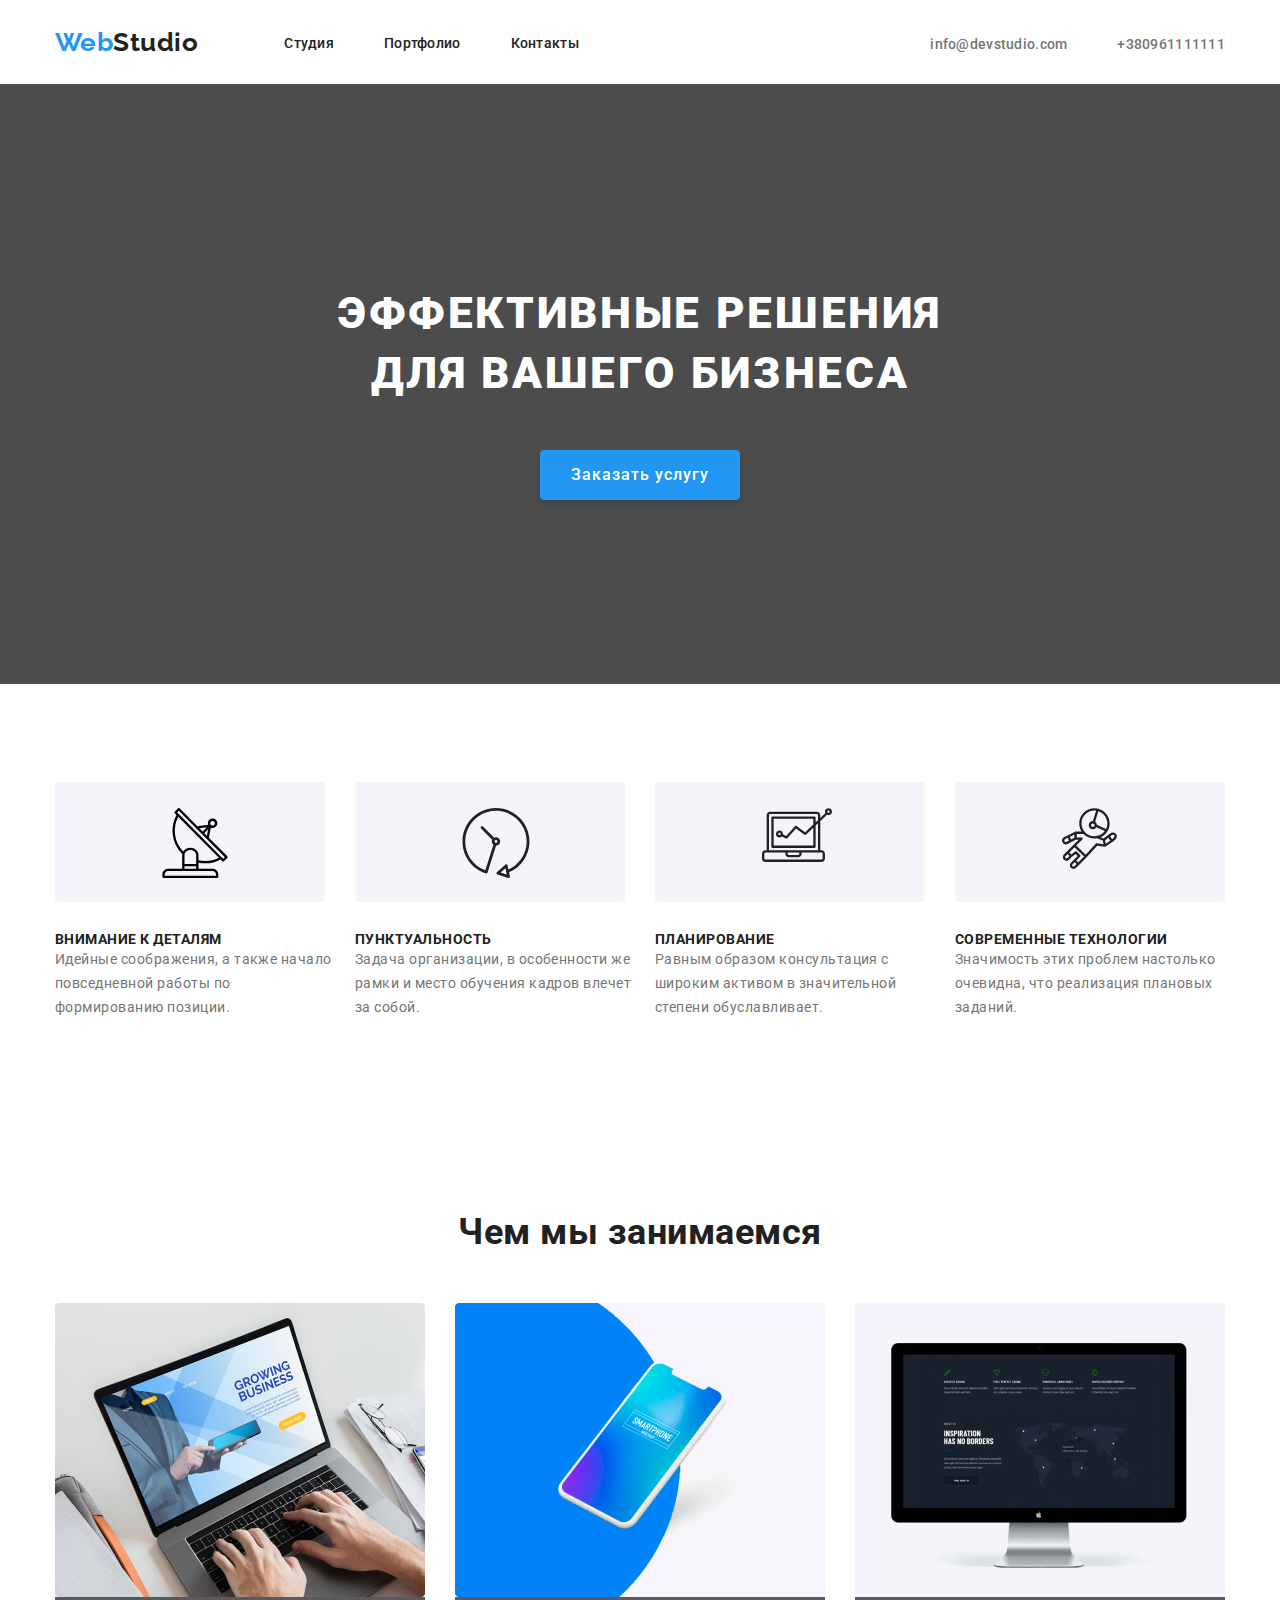
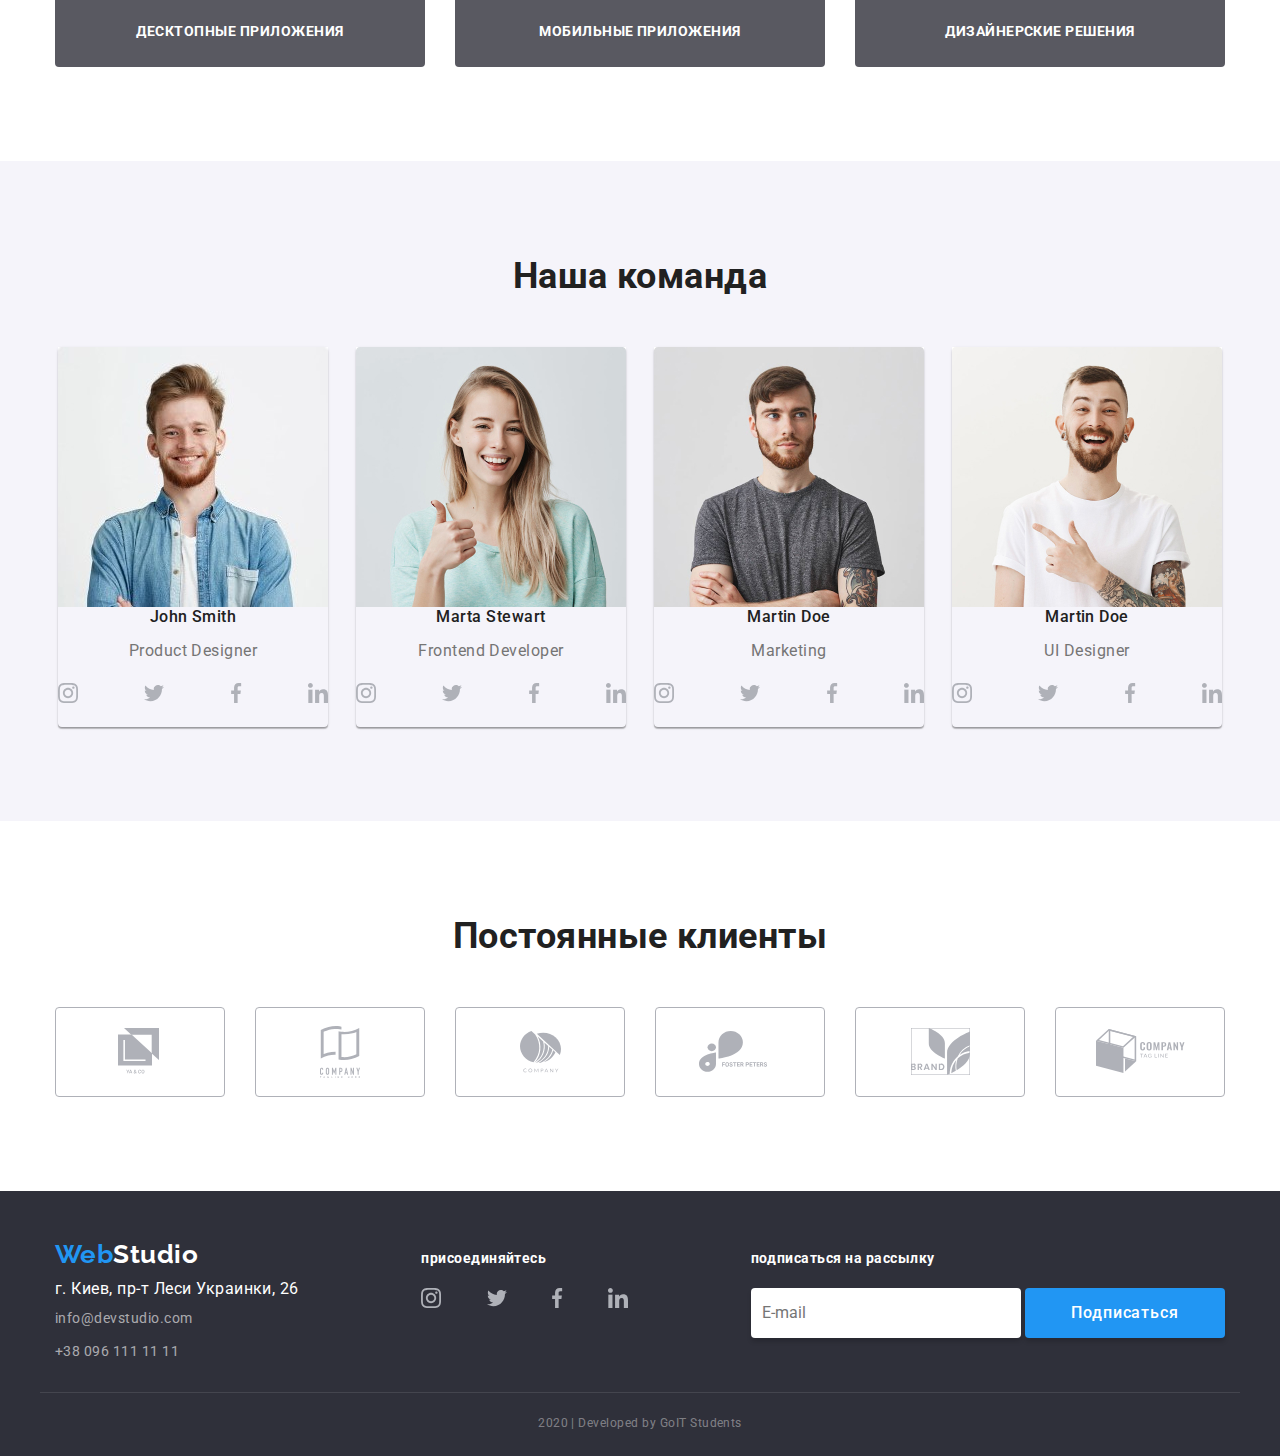
==== commit 865711f5: "Работа над ошибками" ====
--- a/index.html
+++ b/index.html
@@ -5,18 +5,18 @@
     <meta charset="UTF-8" />
     <meta name="viewport" content="width=device-width, initial-scale=1.0" />
     <title>Web Studio</title>
-    <link href="https://fonts.googleapis.com/css?family=Raleway:700|Roboto:400,500,700&display=swap&subset=cyrillic" rel="stylesheet">
-    <link rel="stylesheet" href="https://cdnjs.cloudflare.com/ajax/libs/modern-normalize/0.6.0/modern-normalize.min.css">
+    <link href="https://fonts.googleapis.com/css?family=Raleway:700|Roboto:400,500,700&display=swap&subset=cyrillic" rel="stylesheet" />
+    <link rel="stylesheet" href="https://cdnjs.cloudflare.com/ajax/libs/modern-normalize/0.6.0/modern-normalize.min.css" />
     <link rel="stylesheet" href="./css/styles.css" />
 </head>
 
 <body class="body">
-
     <!-- Шапка сайта-->
 
     <header class="page-header">
         <div class="container-header">
-            <a href="./index.html" class="logo"> <span class="logo-title">Web</span>Studio</a>
+            <a href="./index.html" class="logo">
+                <span class="logo-title">Web</span>Studio</a>
             <nav class="first-nav">
                 <ul class="site-nav">
                     <li class="item">
@@ -33,13 +33,13 @@
             <ul class="auth-nav list">
                 <li class="item">
                     <a href="mailto:info@devstudio.com" class="connection">
-                        info@devstudio.com
-                    </a>
+              info@devstudio.com
+            </a>
                 </li>
                 <li class="item">
                     <a href="tel:+380961111111" class="connection">
-                         +38 096 111 11 11
-                    </a>
+              +380961111111
+            </a>
                 </li>
             </ul>
         </div>
@@ -62,33 +62,37 @@
                 <!-- class="container-advantages" -->
                 <h2 class="visually-hidden">Преимущества</h2>
                 <ul class="advantages-list">
-                    <li class="item">
+                    <li class="nav-item">
                         <div class="picture">
-                            <img class="illustration" src="./images/satellite.svg" alt="Спутник" /></div>
+                            <img class="illustration" src="./images/satellite.svg" alt="Спутник" />
+                        </div>
                         <h3 class="title">Внимание к деталям</h3>
                         <p class="description">
                             Идейные соображения, а также начало повседневной работы по формированию позиции.
                         </p>
                     </li>
-                    <li class="item">
+                    <li class="nav-item">
                         <div class="picture">
-                            <img class="illustration" src="./images/clock.svg" alt="Часы" /></div>
+                            <img class="illustration" src="./images/clock.svg" alt="Часы" />
+                        </div>
                         <h3 class="title">Пунктуальность</h3>
                         <p class="description">
                             Задача организации, в особенности же рамки и место обучения кадров влечет за собой.
-                            <p/>
-                    </li>
-                    <li class="item">
+                        </p>
+                    </li>
+                    <li class="nav-item">
                         <div class="picture">
-                            <img class="illustration" src="./images/Monitor.svg" alt="Монитор" /></div>
+                            <img class="illustration" src="./images/Monitor.svg" alt="Монитор" />
+                        </div>
                         <h3 class="title">Планирование</h3>
                         <p class="description">
                             Равным образом консультация с широким активом в значительной степени обуславливает.
                         </p>
                     </li>
-                    <li class="item">
+                    <li class="nav-item">
                         <div class="picture">
-                            <img class="illustration" src="./images/cosmonaut.svg" alt="Космонавт" /></div>
+                            <img class="illustration" src="./images/cosmonaut.svg" alt="Космонавт" />
+                        </div>
                         <h3 class="title">
                             Современные технологии
                         </h3>
@@ -105,24 +109,26 @@
                 <h2 class="section-title">Чем мы занимаемся</h2>
 
                 <ul class="specialization">
-
+                    <li class="our_focus">
+                        <div class="photo">
+                            <img src="./images/laptop1.jpg" alt="Ноутбук" width="370" height="294" />
+                        </div>
+                        <div class="photo-title">
+                            <h3 class="white-color-title">Десктопные приложения</h3>
+                        </div>
+                    </li>
+                    <li class="our_focus">
+                        <div class="photo">
+                            <img src="./images/mobile_phone.jpg" alt="Мобильный_телефон" width="370" height="294" />
+                        </div>
+                        <div class="photo-title">
+                            <h3 class="white-color-title">Мобильные приложения</h3>
+                        </div>
+                    </li>
                     <li>
                         <div class="photo">
-                            <img src="./images/laptop1.jpg" alt="Ноутбук" width="370" height="294" /></div>
-                        <div class="photo-title">
-                            <h3 class="white-color-title">Десктопные приложения</h3>
-                        </div>
-                    </li>
-                    <li>
-                        <div class="photo">
-                            <img src="./images/mobile_phone.jpg" alt="Мобильный_телефон" width="370" height="294" /></div>
-                        <div class="photo-title">
-                            <h3 class="white-color-title">Мобильные приложения</h3>
-                        </div>
-                    </li>
-                    <li>
-                        <div class="photo">
-                            <img src="./images/monitor.jpg " alt="Черный_монитор" width="370" height="294" /></div>
+                            <img src="./images/monitor.jpg " alt="Черный_монитор" width="370" height="294" />
+                        </div>
                         <div class="photo-title">
                             <h3 class="white-color-title">Дизайнерские решения</h3>
                         </div>
@@ -136,78 +142,78 @@
                 <h2 class="our-team">Наша команда</h2>
                 <ul class="employees">
                     <li class="participants">
-                        <img src=" ./images/John_Smith.jpg " alt="John Smith " width="270 " height="260 " />
-                        <h3 class="section-with-title ">John Smith</h3>
-                        <p class="list-item ">Product Designer</p>
-                        <ul class="list ">
-                            <li class="social ">
-                                <a class="social_networks" ref="# " aria-label="Ссылка на instagrem "><img src="./images/instagram.svg " alt="instagrem "></a>
-                            </li>
-                            <li class="social ">
-                                <a class="social_networks" href="# " aria-label="Ссылка на twitter "><img src="./images/twitter.svg " alt="twitter "></a>
-                            </li>
-                            <li class="social ">
-                                <a class="social_networks" href="# " aria-label="Ссылка на facebook "><img src="./images/facebook.svg " alt="facebook "></a>
-                            </li>
-                            <li class="social ">
-                                <a class="social_networks" href="# " aria-label="Ссылка на linkedin "><img src="./images/linkedin.svg " alt="linkedin "></a>
+                        <img src=" ./images/John_Smith.jpg " alt="John Smith " width="270" height="260" />
+                        <h3 class="section-with-title">John Smith</h3>
+                        <p class="list-item">Product Designer</p>
+                        <ul class="list">
+                            <li class="social">
+                                <a class="social_networks" href="# " aria-label="Ссылка на instagrem "><img src="./images/instagram.svg " alt="instagrem " /></a>
+                            </li>
+                            <li class="social">
+                                <a class="social_networks" href="# " aria-label="Ссылка на twitter "><img src="./images/twitter.svg " alt="twitter " /></a>
+                            </li>
+                            <li class="social">
+                                <a class="social_networks" href="# " aria-label="Ссылка на facebook "><img src="./images/facebook.svg " alt="facebook " /></a>
+                            </li>
+                            <li class="social">
+                                <a class="social_networks" href="# " aria-label="Ссылка на linkedin "><img src="./images/linkedin.svg " alt="linkedin " /></a>
                             </li>
                         </ul>
                     </li>
-                    <li class=" participants ">
-                        <img src="./images/Marta_Stewart.jpg " alt="Marta Stewart " width="270 " height="260 " />
-                        <h3 class="section-with-title ">Marta Stewart</h3>
-                        <p class="list-item ">Frontend Developer</p>
-                        <ul class="list ">
-                            <li class="social ">
-                                <a class="social_networks" href="# " aria-label="Ссылка на instagrem "><img src="./images/instagram.svg " alt="instagrem "></a>
-                            </li>
-                            <li class="social ">
-                                <a class="social_networks" href="# " aria-label="Ссылка на twitter "><img src="./images/twitter.svg " alt="twitter "></a>
-                            </li>
-                            <li class="social ">
-                                <a class="social_networks" href="# " aria-label="Ссылка на facebook "><img src="./images/facebook.svg " alt="facebook "></a>
-                            </li>
-                            <li class="social ">
-                                <a class="social_networks" href="# " aria-label="Ссылка на linkedin "><img src="./images/linkedin.svg " alt="linkedin "></a>
+                    <li class="participants">
+                        <img src="./images/Marta_Stewart.jpg " alt="Marta Stewart " width="270" height="260" />
+                        <h3 class="section-with-title">Marta Stewart</h3>
+                        <p class="list-item">Frontend Developer</p>
+                        <ul class="list">
+                            <li class="social">
+                                <a class="social_networks" href="# " aria-label="Ссылка на instagrem "><img src="./images/instagram.svg " alt="instagrem " /></a>
+                            </li>
+                            <li class="social">
+                                <a class="social_networks" href="# " aria-label="Ссылка на twitter "><img src="./images/twitter.svg " alt="twitter " /></a>
+                            </li>
+                            <li class="social">
+                                <a class="social_networks" href="# " aria-label="Ссылка на facebook "><img src="./images/facebook.svg " alt="facebook " /></a>
+                            </li>
+                            <li class="social">
+                                <a class="social_networks" href="# " aria-label="Ссылка на linkedin "><img src="./images/linkedin.svg " alt="linkedin " /></a>
                             </li>
                         </ul>
                     </li>
-                    <li class=" participants ">
-                        <img src="./images/Robert_Jakis.jpg " alt="Martin Doe " width="270 " height="260 " />
-                        <h3 class="section-with-title ">Martin Doe</h3>
-                        <p class="list-item ">Marketing</p>
-                        <ul class="list ">
-                            <li class="social ">
-                                <a class="social_networks" href="# " aria-label="Ссылка на instagrem "><img src="./images/instagram.svg " alt="instagrem "></a>
-                            </li>
-                            <li class="social ">
-                                <a class="social_networks" href="# " aria-label="Ссылка на twitter "><img src="./images/twitter.svg " alt="twitter "></a>
-                            </li>
-                            <li class="social ">
-                                <a class="social_networks" href="# " aria-label="Ссылка на facebook "><img src="./images/facebook.svg " alt="facebook "></a>
-                            </li>
-                            <li class="social ">
-                                <a class="social_networks" href="# " aria-label="Ссылка на linkedin "><img src="./images/linkedin.svg " alt="linkedin "></a>
+                    <li class="participants">
+                        <img src="./images/Robert_Jakis.jpg " alt="Martin Doe " width="270" height="260" />
+                        <h3 class="section-with-title">Martin Doe</h3>
+                        <p class="list-item">Marketing</p>
+                        <ul class="list">
+                            <li class="social">
+                                <a class="social_networks" href="# " aria-label="Ссылка на instagrem "><img src="./images/instagram.svg " alt="instagrem " /></a>
+                            </li>
+                            <li class="social">
+                                <a class="social_networks" href="# " aria-label="Ссылка на twitter "><img src="./images/twitter.svg " alt="twitter " /></a>
+                            </li>
+                            <li class="social">
+                                <a class="social_networks" href="# " aria-label="Ссылка на facebook "><img src="./images/facebook.svg " alt="facebook " /></a>
+                            </li>
+                            <li class="social">
+                                <a class="social_networks" href="# " aria-label="Ссылка на linkedin "><img src="./images/linkedin.svg " alt="linkedin " /></a>
                             </li>
                         </ul>
                     </li>
-                    <li class=" participants ">
-                        <img src="./images/Martin_Doe.jpg " alt="Martin Doe " width="270 " height="260 " />
-                        <h3 class="section-with-title ">Martin Doe</h3>
-                        <p class="list-item ">UI Designer</p>
-                        <ul class="list ">
-                            <li class="social ">
-                                <a class="social_networks" href="# " aria-label="Ссылка на instagrem "><img src="./images/instagram.svg " alt="instagrem "></a>
-                            </li>
-                            <li class="social ">
-                                <a class="social_networks" href="# " aria-label="Ссылка на twitter "><img src="./images/twitter.svg " alt="twitter "></a>
-                            </li>
-                            <li class="social ">
-                                <a class="social_networks" href="# " aria-label="Ссылка на facebook "><img src="./images/facebook.svg " alt="facebook "></a>
-                            </li>
-                            <li class="social ">
-                                <a class="social_networks" href="# " aria-label="Ссылка на linkedin "><img src="./images/linkedin.svg " alt="linkedin "></a>
+                    <li class="participants">
+                        <img src="./images/Martin_Doe.jpg " alt="Martin Doe " width="270" height="260" />
+                        <h3 class="section-with-title">Martin Doe</h3>
+                        <p class="list-item">UI Designer</p>
+                        <ul class="list">
+                            <li class="social">
+                                <a class="social_networks" href="# " aria-label="Ссылка на instagrem "><img src="./images/instagram.svg " alt="instagrem " /></a>
+                            </li>
+                            <li class="social">
+                                <a class="social_networks" href="# " aria-label="Ссылка на twitter "><img src="./images/twitter.svg " alt="twitter " /></a>
+                            </li>
+                            <li class="social">
+                                <a class="social_networks" href="# " aria-label="Ссылка на facebook "><img src="./images/facebook.svg " alt="facebook " /></a>
+                            </li>
+                            <li class="social">
+                                <a class="social_networks" href="# " aria-label="Ссылка на linkedin "><img src="./images/linkedin.svg " alt="linkedin " /></a>
                             </li>
                         </ul>
                     </li>
@@ -216,103 +222,107 @@
         </section>
         <!-- Наши клиенты -->
         <section class="regular_customers">
-            <div class="customers ">
-                <h2 class="section-title ">
+            <div class="customers">
+                <h2 class="section-title">
                     Постоянные клиенты
                 </h2>
-                <ul class="customers-list ">
-                    <li class="customers-logo ">
-                        <a href="# "> <img class="picture-logo " src="./images/logo_1.svg " alt="YA_&_CO " /> </a>
-                    </li>
-                    <li class="customers-logo ">
-                        <div class="customers-picture ">
+                <ul class="customers-list">
+                    <li class="customers-logo">
+                        <a href="# ">
+                            <img class="picture-logo" src="./images/logo_1.svg " alt="YA_&_CO " />
+                        </a>
+                    </li>
+                    <li class="customers-logo">
+                        <div class="customers-picture">
                             <a href="# ">
-                                <img class="picture-logo " src="./images/logo_2.svg " alt="company_teg_line_here " />
-                            </a>
-                        </div>
-                    </li>
-                    <li class="customers-logo ">
-                        <div class="customers-picture ">
-                            <a href="# "> <img class="picture-logo " src="./images/logo_3.svg " alt="company " /> </a>
-                        </div>
-                    </li>
-                    <li class="customers-logo ">
-                        <div class="customers-picture ">
+                                <img class="picture-logo" src="./images/logo_2.svg " alt="company_teg_line_here " />
+                            </a>
+                        </div>
+                    </li>
+                    <li class="customers-logo">
+                        <div class="customers-picture">
                             <a href="# ">
-                                <img class="picture-logo " src="./images/logo_4.svg " alt="FOSTER_PETERS " />
-                            </a>
-                        </div>
-                    </li>
-                    <li class="customers-logo ">
-                        <div class="customers-picture ">
-                            <a href="# "> <img class="picture-logo " src="./images/logo_5.svg " alt="brand " /> </a>
-                        </div>
-                    </li>
-                    <li class="customers-logo ">
-                        <div class="customers-picture ">
+                                <img class="picture-logo" src="./images/logo_3.svg " alt="company " />
+                            </a>
+                        </div>
+                    </li>
+                    <li class="customers-logo">
+                        <div class="customers-picture">
                             <a href="# ">
-                                <img class="picture-logo " src="./images/logo_6.svg " alt="company_teg_line " /></div>
-                        </a>
+                                <img class="picture-logo" src="./images/logo_4.svg " alt="FOSTER_PETERS " />
+                            </a>
+                        </div>
+                    </li>
+                    <li class="customers-logo">
+                        <div class="customers-picture">
+                            <a href="# ">
+                                <img class="picture-logo" src="./images/logo_5.svg " alt="brand " />
+                            </a>
+                        </div>
+                    </li>
+                    <li class="customers-logo">
+                        <div class="customers-picture">
+                            <a href="#">
+                                <img class="picture-logo" src="./images/logo_6.svg " alt="company_teg_line" />
+                            </a>
+                        </div>
                     </li>
                 </ul>
             </div>
         </section>
     </main>
-    <footer class="footer ">
+    <footer class="footer">
         <!-- Футер -->
 
-        <div class="container-footer ">
-            <div class="adress-info ">
-                <a href="./index.html " class="logo-footer "> <span class="logo-title ">Web</span>Studio</a>
+        <div class="container-footer">
+            <div class="adress-info">
+                <a href="./index.html " class="logo-footer">
+                    <span class="logo-title">Web</span>Studio</a>
                 <address>
-          <ul class="list-footer ">
-            <li class="address ">г. Киев, пр-т Леси Украинки, 26</li>
-            <li>
-              <p class="auth_bottom ">
-                info@devstudio.com
-              </p>
-            </li>
-            <li>
-              <p class="auth_bottom ">
-                +38 096 111 11 11
-              </p>
-            </li>
-          </ul>
-        </address>
-            </div>
-
-
-            <div class="links-block ">
-                <p class="color-footer ">присоединяйтесь</p>
-                <ul class="list ">
-                    <li class="social-footer ">
-                        <a href="# " aria-label="Ссылка на instagrem "><img src="./images/instagram.svg " alt="instagrem "></a>
-                    </li>
-                    <li class="social-footer ">
-                        <a href="# " aria-label="Ссылка на twitter "><img src="./images/twitter.svg " alt="twitter "></a>
-                    </li>
-                    <li class="social-footer ">
-                        <a href="# " aria-label="Ссылка на facebook "><img src="./images/facebook.svg " alt="facebook "></a>
-                    </li>
-                    <li class="social-footer ">
-                        <a href="# " aria-label="Ссылка на linkedin "><img src="./images/linkedin.svg " alt="linkedin "></a>
-                    </li>
-                </ul>
-            </div>
-            <div class="exhortation-block ">
-                <p class="color-footer ">подписаться на рассылку</p>
+            <ul class="list-footer">
+              <li class="address">г. Киев, пр-т Леси Украинки, 26</li>
+              <li>
+                <p class="auth_bottom">
+                  info@devstudio.com
+                </p>
+              </li>
+              <li>
+                <p class="auth_bottom">
+                  +38 096 111 11 11
+                </p>
+              </li>
+            </ul>
+          </address>
+            </div>
+
+            <div class="links-block">
+                <p class="color-footer">присоединяйтесь</p>
+                <ul class="list">
+                    <li class="social-footer">
+                        <a href="# " aria-label="Ссылка на instagrem "><img src="./images/instagram.svg " alt="instagrem " /></a>
+                    </li>
+                    <li class="social-footer">
+                        <a href="# " aria-label="Ссылка на twitter "><img src="./images/twitter.svg " alt="twitter " /></a>
+                    </li>
+                    <li class="social-footer">
+                        <a href="# " aria-label="Ссылка на facebook "><img src="./images/facebook.svg " alt="facebook " /></a>
+                    </li>
+                    <li class="social-footer">
+                        <a href="# " aria-label="Ссылка на linkedin "><img src="./images/linkedin.svg " alt="linkedin " /></a>
+                    </li>
+                </ul>
+            </div>
+            <div class="exhortation-block">
+                <p class="color-footer">подписаться на рассылку</p>
                 <form>
-                    <input class="input " type="email " placeholder="E-mail ">
-                    <button class="button_sign ">Подписаться</button>
+                    <input type="email" class="input" placeholder="E-mail" />
+                    <button class="button_sign">Подписаться</button>
                 </form>
             </div>
-
         </div>
-        <div class="info-copyright ">
-            <p class="copyright ">2020 | Developed by GoIT Students</p>
+        <div class="info-copyright">
+            <p class="copyright">2020 | Developed by GoIT Students</p>
         </div>
-
-
     </footer>
 </body>
 
--- a/css/styles.css
+++ b/css/styles.css
@@ -190,6 +190,20 @@
 
 /* в портфолио */
 
+.nav-item {
+    margin-right: 30px;
+    padding-top: 4px;
+    width: calc((100% - 90px) / 4);
+    color: var(--title-text-color);
+    font-family: Roboto;
+    font-size: 16px;
+    line-height: 1.88;
+}
+
+.nav-item:last-child {
+    margin-right: 0;
+}
+
 .item {
     margin: 0;
     padding-top: 4px;
@@ -207,22 +221,6 @@
     line-height: 1.56;
     padding: 63px 24px;
 }
-
-
-/* .site-nav .item+.item {
-    background-color: tomato;
-    margin-left: 50px;
-} */
-
-
-/* .list-nav {
-    margin-right: 50px;
-    background-color: tomato;
-}
-
-.list-nav:last-child {
-    margin-right: 0;
-} */
 
 
 /* герой */
@@ -335,7 +333,11 @@
 }
 
 .specialization li {
-    margin: auto;
+    margin-right: 30px;
+}
+
+.specialization li:last-child {
+    margin-right: 0;
 }
 
 
@@ -386,7 +388,6 @@
 
 .advantages-list {
     display: flex;
-    justify-content: center;
 }
 
 .illustration {
@@ -431,6 +432,10 @@
 
 /* Чем мы занимаемся */
 
+.our_focus {
+    width: calc((100% - 60px) / 3);
+}
+
 .white-color-title {
     color: var(--white-color);
     background-color: var(--color-specialization);
@@ -459,7 +464,7 @@
 
 .participants {
     text-align: center;
-    width: 270px;
+    width: calc((100% - 90px) / 4);
     margin-right: 28px;
     padding-bottom: 24px;
     box-shadow: 0px 2px 1px rgba(0, 0, 0, 0.2), 0px 1px 1px rgba(0, 0, 0, 0.14), 0px 1px 3px rgba(0, 0, 0, 0.12);
@@ -469,14 +474,6 @@
 .participants:last-child {
     margin-right: 0;
 }
-
-
-/* .social {
-    margin-right: auto;
-    margin-left: auto;
-    margin-top: 28px;
-    margin-bottom: 36px;
-} */
 
 
 /* постоянные клиенты */
